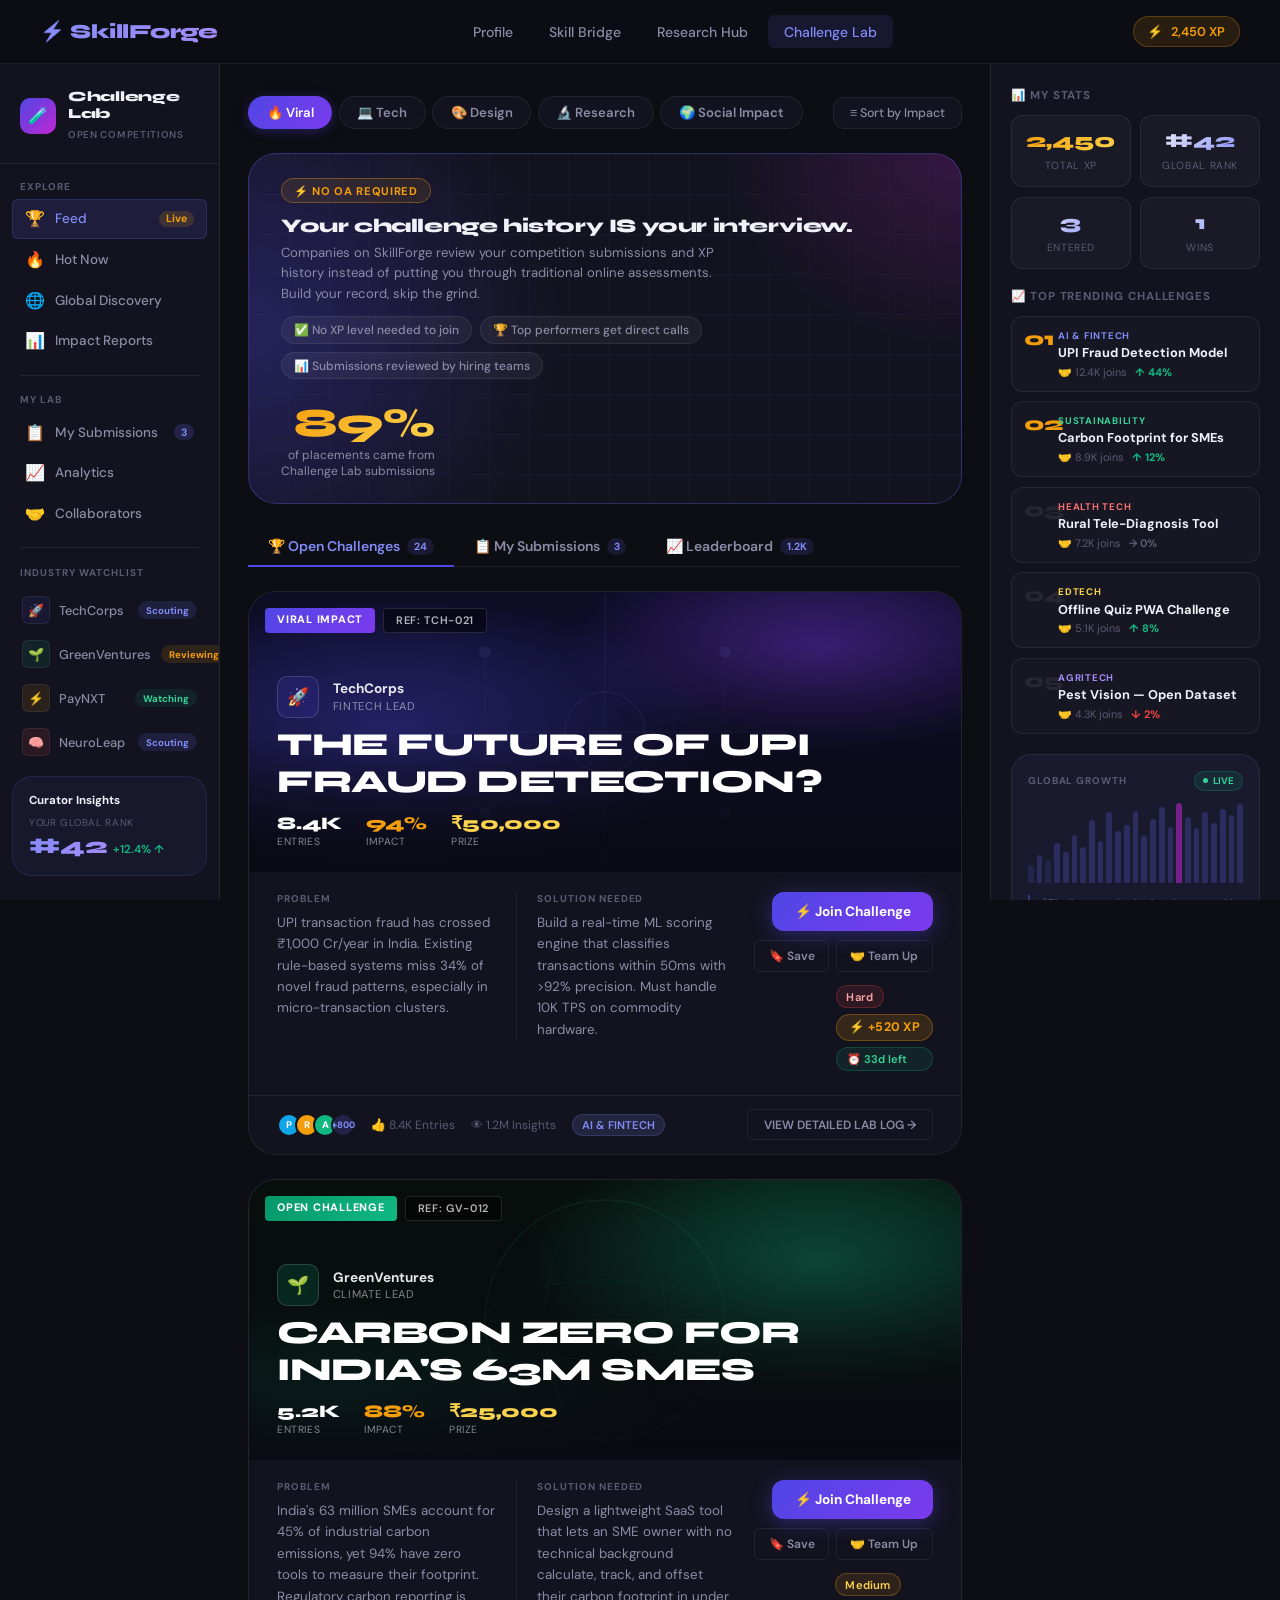
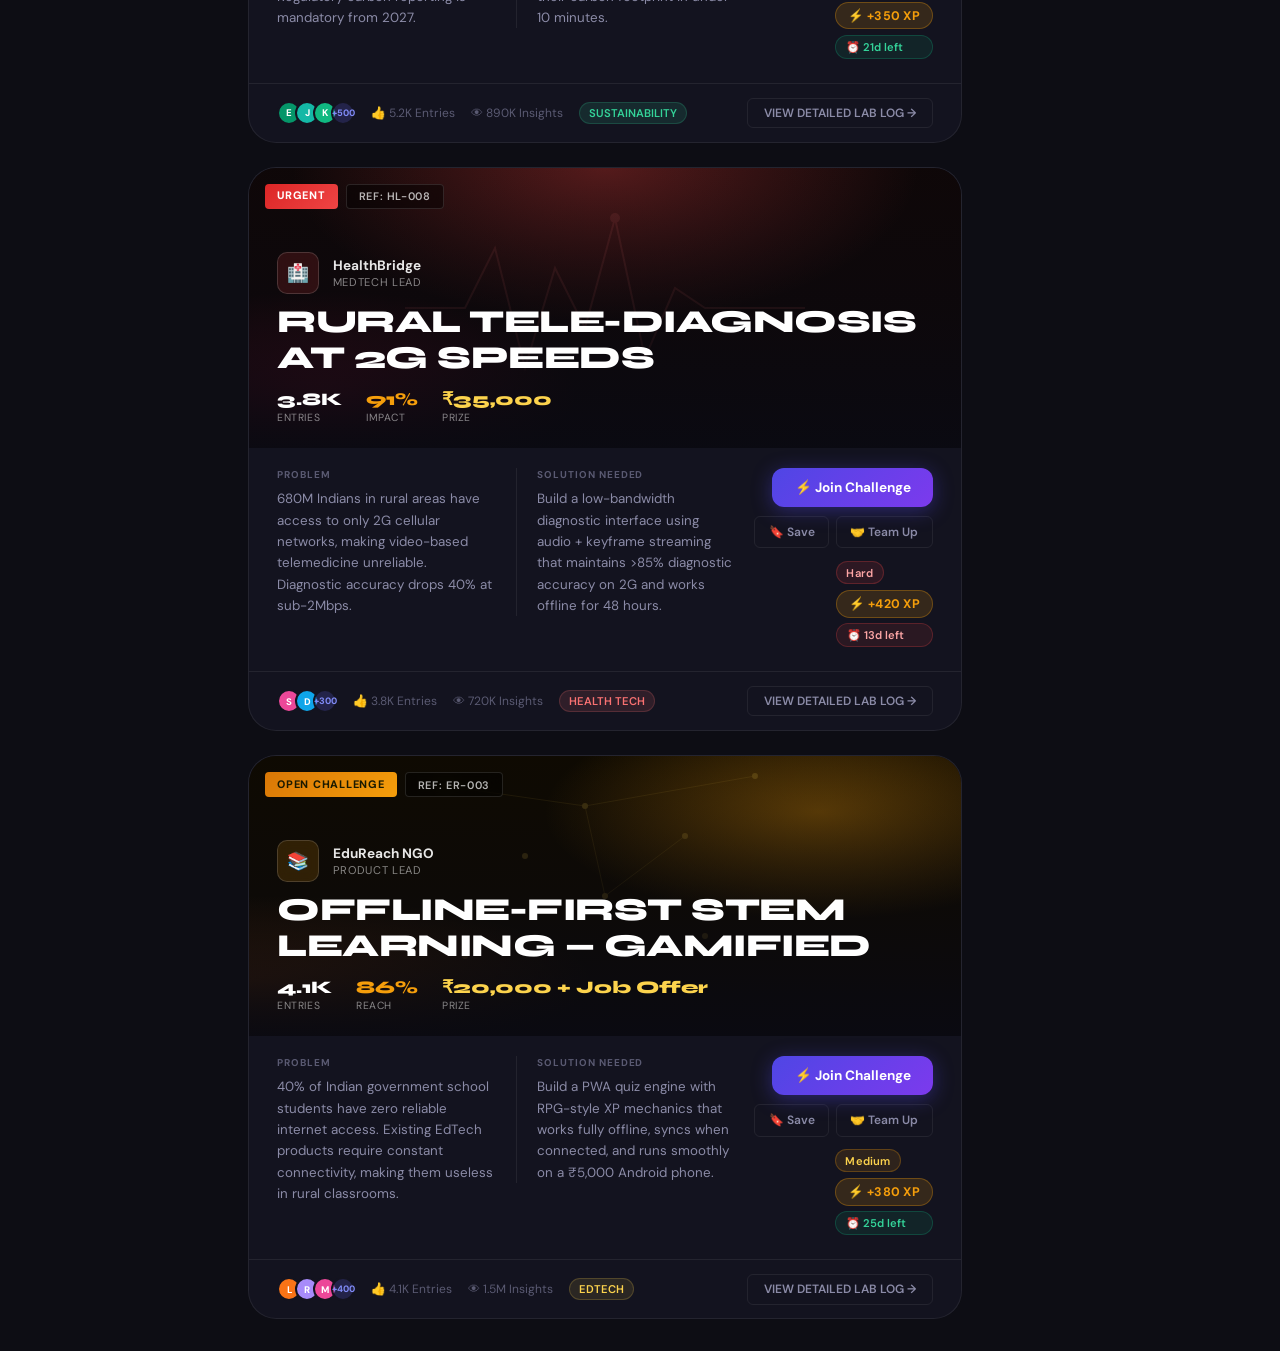
==== challenge-lab.html @ 0a719e1f "Add files via upload" ====
<!DOCTYPE html>
<html lang="en">
<head>
  <meta charset="UTF-8" />
  <meta name="viewport" content="width=device-width, initial-scale=1.0" />
  <title>SkillForge — Challenge Lab</title>
  <link rel="stylesheet" href="styles.css" />
  <style>

    /* ── Shell ──────────────────────────────────────────────── */
    .cl-shell {
      display: grid;
      grid-template-columns: 220px 1fr 290px;
      min-height: calc(100vh - 64px);
      margin-top: 64px;
    }

    /* ════════════════════════════════════════════════════════
       LEFT SIDEBAR
    ════════════════════════════════════════════════════════ */
    .cl-leftnav {
      position: sticky;
      top: 64px;
      height: calc(100vh - 64px);
      overflow-y: auto;
      background: var(--bg-card);
      border-right: 1px solid var(--border);
      display: flex;
      flex-direction: column;
      padding: 1.5rem 0;
    }
    .cl-leftnav::-webkit-scrollbar { width: 0; }

    .cl-nav-brand {
      display: flex;
      align-items: center;
      gap: 0.75rem;
      padding: 0 1.25rem 1.25rem;
      border-bottom: 1px solid var(--border);
      margin-bottom: 0.5rem;
    }
    .cl-nav-brand__icon {
      width: 36px; height: 36px;
      border-radius: 10px;
      background: linear-gradient(135deg, var(--indigo), var(--fuchsia));
      display: flex; align-items: center; justify-content: center;
      font-size: 1rem; flex-shrink: 0;
    }
    .cl-nav-brand__name {
      font-family: var(--font-display);
      font-size: 0.88rem; font-weight: 800;
      color: var(--text); letter-spacing: -0.3px;
      display: block;
    }
    .cl-nav-brand__sub {
      font-size: 0.62rem; font-weight: 600; color: var(--text-dim);
      text-transform: uppercase; letter-spacing: 0.07em;
    }

    .cl-nav-section { padding: 0 0.75rem; margin-bottom: 0.25rem; }
    .cl-nav-section-lbl {
      font-size: 0.62rem; font-weight: 700; text-transform: uppercase;
      letter-spacing: 0.1em; color: var(--text-dim);
      padding: 0.5rem 0.5rem 0.35rem; display: block;
    }
    .cl-nav-item {
      display: flex; align-items: center; gap: 0.65rem;
      padding: 0.55rem 0.75rem; border-radius: var(--radius-sm);
      font-size: 0.845rem; font-weight: 500; color: var(--text-muted);
      cursor: pointer; transition: all 0.15s;
      border: 1px solid transparent; user-select: none;
    }
    .cl-nav-item:hover { background: rgba(99,102,241,0.07); color: var(--text); }
    .cl-nav-item.active {
      background: rgba(99,102,241,0.14);
      border-color: rgba(99,102,241,0.22);
      color: var(--indigo-light);
    }
    .cl-nav-item .ni { font-size: 1rem; width: 20px; text-align: center; flex-shrink: 0; }
    .cl-nav-badge {
      margin-left: auto; font-size: 0.66rem; font-weight: 700;
      padding: 0.1rem 0.45rem; border-radius: 999px;
      background: rgba(99,102,241,0.2); color: var(--indigo-light);
    }
    .cl-nav-badge.gold {
      background: rgba(245,158,11,0.15); color: var(--xp-gold);
    }
    .cl-nav-divider { height: 1px; background: var(--border); margin: 0.6rem 1.25rem; }

    /* Watchlist */
    .watchlist { padding: 0 0.75rem; }
    .wl-item {
      display: flex; align-items: center; gap: 0.6rem;
      padding: 0.5rem 0.6rem; border-radius: var(--radius-sm);
      cursor: pointer; transition: background 0.15s;
    }
    .wl-item:hover { background: rgba(255,255,255,0.03); }
    .wl-logo {
      width: 28px; height: 28px; border-radius: 6px;
      display: flex; align-items: center; justify-content: center;
      font-size: 0.8rem; flex-shrink: 0; border: 1px solid var(--border);
    }
    .wl-name { font-size: 0.8rem; font-weight: 500; color: var(--text-muted); flex: 1; }
    .wl-status {
      font-size: 0.6rem; font-weight: 700; padding: 0.15rem 0.5rem;
      border-radius: 999px; white-space: nowrap;
    }
    .wl-status.scouting { background: rgba(99,102,241,0.15); color: var(--indigo-light); }
    .wl-status.reviewing { background: rgba(245,158,11,0.12); color: var(--xp-gold); }
    .wl-status.watching { background: rgba(16,185,129,0.1); color: #34D399; }

    /* Curator insights */
    .cl-insights {
      margin: auto 0.75rem 0;
      padding: 1rem;
      background: rgba(99,102,241,0.07);
      border: 1px solid rgba(99,102,241,0.15);
      border-radius: var(--radius-lg);
    }
    .ci-title { font-size: 0.72rem; font-weight: 700; color: var(--text); margin-bottom: 0.5rem; }
    .ci-label { font-size: 0.62rem; text-transform: uppercase; letter-spacing: 0.07em; color: var(--text-dim); margin-bottom: 0.2rem; }
    .ci-val {
      font-family: var(--font-display); font-size: 1.4rem; font-weight: 800;
      background: linear-gradient(135deg, var(--indigo-light), var(--violet-light));
      -webkit-background-clip: text; -webkit-text-fill-color: transparent;
      background-clip: text;
    }
    .ci-growth { font-size: 0.72rem; color: var(--success); font-weight: 600; margin-left: 0.4rem; }

    /* ════════════════════════════════════════════════════════
       MAIN CONTENT
    ════════════════════════════════════════════════════════ */
    .cl-main {
      min-width: 0; background: var(--bg);
      padding: 2rem 1.75rem; display: flex; flex-direction: column; gap: 1.5rem;
    }

    /* ── Top Bar (tabs + sort) ───────────────────────────── */
    .cl-topbar {
      display: flex; align-items: center;
      justify-content: space-between; gap: 1rem; flex-wrap: wrap;
      animation: fadeUp 0.35s ease both;
    }
    .cl-filter-tabs { display: flex; gap: 0.4rem; flex-wrap: wrap; }
    .cl-filter-tab {
      padding: 0.45rem 1.1rem; border-radius: 999px;
      font-size: 0.82rem; font-weight: 600;
      background: var(--bg-card); border: 1px solid var(--border);
      color: var(--text-muted); cursor: pointer; transition: all 0.2s;
    }
    .cl-filter-tab:hover { border-color: var(--border-bright); color: var(--text); }
    .cl-filter-tab.active {
      background: linear-gradient(135deg, var(--indigo), var(--violet));
      border-color: transparent; color: #fff;
      box-shadow: 0 2px 12px rgba(79,70,229,0.35);
    }
    .cl-sort-btn {
      display: flex; align-items: center; gap: 0.5rem;
      padding: 0.45rem 1rem;
      background: var(--bg-card); border: 1px solid var(--border);
      border-radius: var(--radius-md); font-size: 0.78rem; font-weight: 500;
      color: var(--text-muted); cursor: pointer; transition: all 0.2s;
    }
    .cl-sort-btn:hover { border-color: var(--border-bright); color: var(--text); }

    /* ── OA Replace Banner ──────────────────────────────── */
    .oa-banner {
      position: relative; overflow: hidden;
      border-radius: var(--radius-xl);
      padding: 1.5rem 2rem;
      background:
        radial-gradient(ellipse 80% 150% at 0% 50%, rgba(79,70,229,0.3) 0%, transparent 55%),
        radial-gradient(ellipse 60% 100% at 100% 0%, rgba(192,38,211,0.2) 0%, transparent 55%),
        var(--bg-card);
      border: 1px solid rgba(99,102,241,0.3);
      display: flex; align-items: center;
      justify-content: space-between; gap: 1.5rem; flex-wrap: wrap;
      animation: fadeUp 0.35s 0.05s ease both;
    }
    .oa-banner::before {
      content: '';
      position: absolute; inset: 0;
      background-image:
        linear-gradient(rgba(99,102,241,0.05) 1px, transparent 1px),
        linear-gradient(90deg, rgba(99,102,241,0.05) 1px, transparent 1px);
      background-size: 40px 40px; pointer-events: none;
    }
    .oa-banner__left { position: relative; z-index: 1; }
    .oa-banner__eyebrow {
      display: inline-flex; align-items: center; gap: 0.4rem;
      padding: 0.28rem 0.75rem; border-radius: 999px;
      border: 1px solid rgba(245,158,11,0.35);
      background: rgba(245,158,11,0.1);
      font-size: 0.7rem; font-weight: 700; color: var(--xp-gold);
      letter-spacing: 0.06em; text-transform: uppercase; margin-bottom: 0.65rem;
    }
    .oa-banner__title {
      font-family: var(--font-display);
      font-size: 1.2rem; font-weight: 800;
      letter-spacing: -0.4px; margin-bottom: 0.4rem;
    }
    .oa-banner__sub { font-size: 0.82rem; color: var(--text-muted); line-height: 1.55; max-width: 460px; }
    .oa-banner__pills {
      display: flex; gap: 0.5rem; margin-top: 0.75rem; flex-wrap: wrap;
    }
    .oa-pill {
      display: inline-flex; align-items: center; gap: 0.35rem;
      padding: 0.3rem 0.75rem; border-radius: 999px;
      font-size: 0.75rem; font-weight: 500;
      background: rgba(255,255,255,0.05); border: 1px solid var(--border);
      color: var(--text-muted);
    }
    .oa-banner__right { position: relative; z-index: 1; text-align: right; }
    .oa-big-stat {
      font-family: var(--font-display);
      font-size: 2.5rem; font-weight: 800; line-height: 1;
      background: linear-gradient(135deg, var(--xp-gold), var(--xp-gold-light));
      -webkit-background-clip: text; -webkit-text-fill-color: transparent;
      background-clip: text;
    }
    .oa-big-label { font-size: 0.75rem; color: var(--text-muted); margin-top: 0.2rem; }

    /* ── Page Tabs (Open / Submissions / Leaderboard) ────── */
    .cl-page-tabs {
      display: flex; border-bottom: 1px solid var(--border);
      gap: 0; animation: fadeUp 0.35s 0.1s ease both;
    }
    .cl-page-tab {
      padding: 0.6rem 1.25rem; font-size: 0.875rem; font-weight: 600;
      color: var(--text-muted); background: none; border: none;
      border-bottom: 2px solid transparent; margin-bottom: -1px;
      cursor: pointer; transition: all 0.2s;
      display: flex; align-items: center; gap: 0.45rem;
    }
    .cl-page-tab.active { color: var(--indigo-light); border-bottom-color: var(--indigo); }
    .cl-page-tab:hover:not(.active) { color: var(--text); }
    .cpt-count {
      font-size: 0.65rem; font-weight: 700; padding: 0.12rem 0.42rem;
      border-radius: 999px; background: rgba(99,102,241,0.15); color: var(--indigo-light);
    }

    /* ── Tab Panels ─────────────────────────────────────── */
    .cl-panel { display: none; }
    .cl-panel.active { display: block; animation: fadeIn 0.25s ease both; }

    /* ════════ CHALLENGE FEED (editorial cards) ════════════ */
    .challenge-feed { display: flex; flex-direction: column; gap: 1.5rem; }

    /* Hero Challenge Card */
    .ch-card {
      border-radius: var(--radius-xl);
      overflow: hidden;
      border: 1px solid var(--border);
      background: var(--bg-card);
      transition: border-color 0.25s, box-shadow 0.25s;
      cursor: pointer;
    }
    .ch-card:hover {
      border-color: var(--border-bright);
      box-shadow: 0 12px 48px rgba(79,70,229,0.18);
    }

    /* Card hero image area */
    .ch-hero {
      position: relative; height: 280px;
      overflow: hidden; flex-shrink: 0;
    }
    .ch-hero-img {
      width: 100%; height: 100%; object-fit: cover;
      transition: transform 0.4s;
    }
    .ch-card:hover .ch-hero-img { transform: scale(1.03); }
    .ch-hero-overlay {
      position: absolute; inset: 0;
      background: linear-gradient(to top, rgba(10,10,18,0.95) 0%, rgba(10,10,18,0.4) 50%, rgba(10,10,18,0.1) 100%);
    }

    /* Gradient canvas fallback (no real images) */
    .ch-hero-canvas {
      position: absolute; inset: 0;
    }

    .ch-hero-badges {
      position: absolute; top: 1rem; left: 1rem;
      display: flex; gap: 0.5rem; z-index: 2;
    }
    .ch-status-badge {
      padding: 0.28rem 0.75rem; border-radius: 4px;
      font-size: 0.68rem; font-weight: 800; letter-spacing: 0.07em;
      text-transform: uppercase;
    }
    .ch-ref {
      padding: 0.28rem 0.75rem; border-radius: 4px;
      font-size: 0.68rem; font-weight: 600; letter-spacing: 0.06em;
      background: rgba(0,0,0,0.45); border: 1px solid rgba(255,255,255,0.12);
      color: rgba(255,255,255,0.7);
      backdrop-filter: blur(8px);
    }

    .ch-hero-content {
      position: absolute; bottom: 0; left: 0; right: 0;
      padding: 1.5rem 1.75rem; z-index: 2;
    }
    .ch-company-row {
      display: flex; align-items: center; gap: 0.85rem; margin-bottom: 0.6rem;
    }
    .ch-company-logo {
      width: 42px; height: 42px; border-radius: 10px;
      display: flex; align-items: center; justify-content: center;
      font-size: 1.1rem; flex-shrink: 0;
      border: 1px solid rgba(255,255,255,0.15);
      backdrop-filter: blur(6px);
    }
    .ch-company-info { display: flex; flex-direction: column; gap: 0.1rem; }
    .ch-company-name { font-size: 0.85rem; font-weight: 700; color: rgba(255,255,255,0.9); }
    .ch-company-role { font-size: 0.7rem; color: rgba(255,255,255,0.5); text-transform: uppercase; letter-spacing: 0.06em; }

    .ch-title {
      font-family: var(--font-display);
      font-size: clamp(1.4rem, 3vw, 2rem);
      font-weight: 800; color: #fff;
      letter-spacing: -0.5px; line-height: 1.15;
      text-transform: uppercase; margin-bottom: 0.75rem;
    }
    .ch-hero-meta {
      display: flex; align-items: center; gap: 1.5rem;
    }
    .ch-meta-stat {
      display: flex; flex-direction: column; gap: 0.05rem;
    }
    .ch-meta-val {
      font-family: var(--font-display);
      font-size: 1.1rem; font-weight: 800; color: #fff;
    }
    .ch-meta-val.gold { color: var(--xp-gold); }
    .ch-meta-lbl { font-size: 0.65rem; color: rgba(255,255,255,0.5); text-transform: uppercase; letter-spacing: 0.06em; }

    /* Card body */
    .ch-body {
      padding: 1.25rem 1.75rem 1.5rem;
      display: grid;
      grid-template-columns: 1fr 1fr auto;
      gap: 1.25rem;
      align-items: start;
    }
    .ch-col-divider { border-left: 1px solid var(--border); padding-left: 1.25rem; }
    .ch-col-label {
      font-size: 0.62rem; font-weight: 700; text-transform: uppercase;
      letter-spacing: 0.1em; color: var(--text-dim); margin-bottom: 0.45rem;
    }
    .ch-col-text { font-size: 0.835rem; color: var(--text-muted); line-height: 1.6; }

    .ch-actions { display: flex; flex-direction: column; gap: 0.55rem; align-items: flex-end; }
    .ch-join-btn {
      display: flex; align-items: center; gap: 0.5rem;
      padding: 0.7rem 1.4rem; border-radius: var(--radius-md);
      background: linear-gradient(135deg, var(--indigo), var(--violet));
      color: #fff; font-size: 0.85rem; font-weight: 700;
      border: none; cursor: pointer; white-space: nowrap;
      box-shadow: 0 4px 20px rgba(79,70,229,0.4);
      transition: all 0.2s; position: relative; overflow: hidden;
    }
    .ch-join-btn::after {
      content: ''; position: absolute;
      top: -50%; left: -100%; width: 60%; height: 200%;
      background: linear-gradient(90deg, transparent, rgba(255,255,255,0.15), transparent);
      transform: skewX(-20deg); transition: left 0.5s;
    }
    .ch-join-btn:hover { box-shadow: 0 6px 28px rgba(79,70,229,0.6); transform: translateY(-1px); }
    .ch-join-btn:hover::after { left: 160%; }
    .ch-sub-btns { display: flex; gap: 0.4rem; }
    .ch-sub-btn {
      padding: 0.45rem 0.85rem; border-radius: var(--radius-sm);
      font-size: 0.75rem; font-weight: 600;
      background: transparent; border: 1px solid var(--border);
      color: var(--text-muted); cursor: pointer; transition: all 0.2s;
    }
    .ch-sub-btn:hover { border-color: var(--border-bright); color: var(--text); }

    /* Footer strip */
    .ch-footer {
      display: flex; align-items: center;
      justify-content: space-between; gap: 1rem;
      padding: 0.85rem 1.75rem;
      border-top: 1px solid var(--border);
    }
    .ch-footer-left { display: flex; align-items: center; gap: 1rem; }
    .ch-endorsers {
      display: flex; align-items: center;
    }
    .ch-endorser-av {
      width: 24px; height: 24px; border-radius: 50%;
      display: flex; align-items: center; justify-content: center;
      font-size: 0.6rem; font-weight: 800; color: #fff;
      border: 2px solid var(--bg-card);
      margin-left: -6px;
    }
    .ch-endorser-av:first-child { margin-left: 0; }
    .ch-endorser-more {
      width: 24px; height: 24px; border-radius: 50%;
      background: rgba(99,102,241,0.2); border: 2px solid var(--bg-card);
      display: flex; align-items: center; justify-content: center;
      font-size: 0.58rem; font-weight: 700; color: var(--indigo-light);
      margin-left: -6px;
    }
    .ch-footer-stat { font-size: 0.75rem; color: var(--text-dim); display: flex; align-items: center; gap: 0.3rem; }
    .ch-view-btn {
      padding: 0.4rem 1rem; border-radius: var(--radius-sm);
      border: 1px solid var(--border); background: transparent;
      font-size: 0.75rem; font-weight: 600; color: var(--text-muted);
      cursor: pointer; transition: all 0.2s;
    }
    .ch-view-btn:hover { border-color: var(--border-bright); color: var(--text); }

    /* Countdown pill */
    .countdown-pill {
      display: inline-flex; align-items: center; gap: 0.35rem;
      padding: 0.25rem 0.65rem; border-radius: 999px;
      font-size: 0.7rem; font-weight: 600;
      background: rgba(239,68,68,0.1); border: 1px solid rgba(239,68,68,0.25);
      color: #FCA5A5;
    }
    .countdown-pill.ok {
      background: rgba(16,185,129,0.1); border-color: rgba(16,185,129,0.25);
      color: #34D399;
    }

    /* ════════ MY SUBMISSIONS ══════════════════════════════ */
    .submissions-grid {
      display: grid; grid-template-columns: 1fr 1fr; gap: 1rem;
    }
    .sub-card {
      background: var(--bg-card); border: 1px solid var(--border);
      border-radius: var(--radius-lg); padding: 1.25rem;
      display: flex; flex-direction: column; gap: 0.85rem;
      transition: border-color 0.2s;
    }
    .sub-card:hover { border-color: var(--border-bright); }
    .sub-top { display: flex; align-items: flex-start; justify-content: space-between; gap: 0.5rem; }
    .sub-company { font-size: 0.72rem; color: var(--text-dim); margin-bottom: 0.25rem; display: block; }
    .sub-title { font-family: var(--font-display); font-size: 0.95rem; font-weight: 700; color: var(--text); line-height: 1.3; }
    .sub-status-badge {
      font-size: 0.68rem; font-weight: 700; padding: 0.25rem 0.65rem;
      border-radius: 999px; white-space: nowrap; flex-shrink: 0;
    }
    .sub-status-badge.review  { background: rgba(245,158,11,0.12); color: var(--xp-gold); border: 1px solid rgba(245,158,11,0.25); }
    .sub-status-badge.done    { background: rgba(16,185,129,0.12); color: #34D399; border: 1px solid rgba(16,185,129,0.25); }
    .sub-status-badge.draft   { background: rgba(99,102,241,0.12); color: var(--indigo-light); border: 1px solid rgba(99,102,241,0.25); }
    .sub-status-badge.ranked  { background: rgba(192,38,211,0.12); color: #E879F9; border: 1px solid rgba(192,38,211,0.25); }
    .sub-meta { display: flex; align-items: center; gap: 0.75rem; flex-wrap: wrap; }
    .sub-meta-item { font-size: 0.75rem; color: var(--text-dim); display: flex; align-items: center; gap: 0.3rem; }
    .sub-prog-wrap { display: flex; flex-direction: column; gap: 0.3rem; }
    .sub-prog-lbl { display: flex; justify-content: space-between; font-size: 0.7rem; color: var(--text-dim); }
    .sub-prog-bar { height: 4px; background: rgba(255,255,255,0.06); border-radius: 999px; overflow: hidden; }
    .sub-prog-fill { height: 100%; border-radius: 999px; background: linear-gradient(90deg, var(--indigo), var(--violet)); }
    .sub-actions { display: flex; gap: 0.5rem; }

    /* ════════ LEADERBOARD ═════════════════════════════════ */
    .lb-wrap { display: flex; flex-direction: column; gap: 1.25rem; }
    .lb-header {
      display: flex; align-items: center;
      justify-content: space-between; gap: 1rem; flex-wrap: wrap;
    }
    .lb-period-tabs {
      display: flex; background: rgba(255,255,255,0.04);
      border: 1px solid var(--border); border-radius: var(--radius-md);
      padding: 0.2rem; gap: 0.2rem;
    }
    .lb-period-tab {
      padding: 0.35rem 0.8rem; border-radius: 6px;
      font-size: 0.75rem; font-weight: 500; color: var(--text-muted);
      background: none; border: none; cursor: pointer; transition: all 0.2s;
    }
    .lb-period-tab.active {
      background: linear-gradient(135deg, var(--indigo), var(--violet));
      color: #fff; box-shadow: 0 2px 8px rgba(79,70,229,0.35);
    }

    /* Podium */
    .lb-podium {
      display: grid; grid-template-columns: 1fr 1fr 1fr;
      gap: 0.75rem; align-items: end; margin-bottom: 0.5rem;
    }
    .podium-item {
      display: flex; flex-direction: column; align-items: center;
      gap: 0.6rem; padding: 1.25rem 0.75rem;
      background: var(--bg-card); border: 1px solid var(--border);
      border-radius: var(--radius-lg); text-align: center;
      transition: all 0.2s;
    }
    .podium-item:hover { border-color: var(--border-bright); transform: translateY(-2px); }
    .podium-item.gold {
      background: linear-gradient(180deg, rgba(245,158,11,0.1) 0%, var(--bg-card) 100%);
      border-color: rgba(245,158,11,0.3);
    }
    .podium-item.silver {
      background: linear-gradient(180deg, rgba(148,163,184,0.08) 0%, var(--bg-card) 100%);
      border-color: rgba(148,163,184,0.2);
    }
    .podium-item.bronze {
      background: linear-gradient(180deg, rgba(180,83,9,0.08) 0%, var(--bg-card) 100%);
      border-color: rgba(180,83,9,0.2);
    }
    .podium-crown { font-size: 1.5rem; }
    .podium-av {
      width: 52px; height: 52px; border-radius: 50%;
      display: flex; align-items: center; justify-content: center;
      font-family: var(--font-display); font-size: 1.25rem; font-weight: 800;
      color: #fff; border: 3px solid transparent;
    }
    .podium-item.gold   .podium-av { border-color: var(--xp-gold); }
    .podium-item.silver .podium-av { border-color: #94A3B8; }
    .podium-item.bronze .podium-av { border-color: #B45309; }
    .podium-name { font-size: 0.85rem; font-weight: 700; color: var(--text); }
    .podium-school { font-size: 0.7rem; color: var(--text-dim); }
    .podium-xp {
      font-family: var(--font-display); font-size: 1rem; font-weight: 800; color: var(--xp-gold);
    }

    /* Full leaderboard table */
    .lb-table-wrap {
      background: var(--bg-card); border: 1px solid var(--border);
      border-radius: var(--radius-xl); overflow: hidden;
    }
    .lb-table { width: 100%; border-collapse: collapse; }
    .lb-table thead th {
      padding: 0.85rem 1.25rem; text-align: left;
      font-size: 0.68rem; font-weight: 700; text-transform: uppercase;
      letter-spacing: 0.09em; color: var(--text-dim);
      border-bottom: 1px solid var(--border); background: rgba(255,255,255,0.02);
    }
    .lb-table tbody tr {
      border-bottom: 1px solid var(--border); transition: background 0.15s; cursor: pointer;
    }
    .lb-table tbody tr:last-child { border-bottom: none; }
    .lb-table tbody tr:hover { background: rgba(99,102,241,0.04); }
    .lb-table tbody tr.me { background: rgba(99,102,241,0.08); }
    .lb-table td { padding: 0.85rem 1.25rem; }
    .lb-rank-num {
      font-family: var(--font-display); font-size: 1rem; font-weight: 800;
      color: var(--text-dim); width: 32px;
    }
    .lb-rank-num.top3 { color: var(--xp-gold); }
    .lb-player { display: flex; align-items: center; gap: 0.75rem; }
    .lb-av {
      width: 34px; height: 34px; border-radius: 50%;
      display: flex; align-items: center; justify-content: center;
      font-size: 0.78rem; font-weight: 800; color: #fff; flex-shrink: 0;
    }
    .lb-player-info { display: flex; flex-direction: column; gap: 0.1rem; }
    .lb-player-name { font-size: 0.855rem; font-weight: 600; color: var(--text); }
    .lb-player-school { font-size: 0.7rem; color: var(--text-dim); }
    .lb-xp-val {
      font-family: var(--font-display); font-size: 0.95rem;
      font-weight: 800; color: var(--xp-gold);
    }
    .lb-challenges { font-size: 0.82rem; color: var(--text-muted); }
    .lb-wins { font-size: 0.82rem; color: #34D399; font-weight: 600; }
    .lb-move { font-size: 0.72rem; font-weight: 700; }
    .lb-move.up { color: var(--success); }
    .lb-move.down { color: var(--danger); }
    .lb-move.same { color: var(--text-dim); }
    .lb-level {
      display: inline-flex; align-items: center; gap: 0.3rem;
      padding: 0.2rem 0.55rem; border-radius: 999px;
      font-size: 0.68rem; font-weight: 700;
      background: rgba(124,58,237,0.12); border: 1px solid rgba(124,58,237,0.25);
      color: var(--violet-light);
    }

    /* ════════════════════════════════════════════════════════
       RIGHT SIDEBAR
    ════════════════════════════════════════════════════════ */
    .cl-rightnav {
      position: sticky; top: 64px;
      height: calc(100vh - 64px); overflow-y: auto;
      background: var(--bg-card); border-left: 1px solid var(--border);
      padding: 1.5rem 1.25rem; display: flex; flex-direction: column; gap: 1.25rem;
    }
    .cl-rightnav::-webkit-scrollbar { width: 0; }

    .rs-title {
      font-size: 0.72rem; font-weight: 700;
      text-transform: uppercase; letter-spacing: 0.08em;
      color: var(--text-dim); margin-bottom: 0.75rem;
      display: flex; align-items: center; gap: 0.5rem;
    }

    /* Trending Challenges */
    .trending-ch { display: flex; flex-direction: column; gap: 0.6rem; }
    .tch-item {
      display: flex; align-items: flex-start; gap: 0.75rem;
      padding: 0.75rem; border-radius: var(--radius-md);
      background: rgba(255,255,255,0.02); border: 1px solid var(--border);
      cursor: pointer; transition: all 0.15s;
    }
    .tch-item:hover { border-color: var(--border-bright); background: rgba(99,102,241,0.05); }
    .tch-num {
      font-family: var(--font-display); font-size: 1.2rem; font-weight: 800;
      color: rgba(255,255,255,0.07); flex-shrink: 0; line-height: 1; width: 22px;
    }
    .tch-num.gold-num { color: var(--xp-gold); }
    .tch-info { flex: 1; min-width: 0; }
    .tch-cat { font-size: 0.6rem; font-weight: 700; text-transform: uppercase; letter-spacing: 0.08em; margin-bottom: 0.2rem; }
    .tch-title { font-size: 0.8rem; font-weight: 700; color: var(--text); line-height: 1.3; margin-bottom: 0.2rem; }
    .tch-meta { display: flex; align-items: center; gap: 0.5rem; }
    .tch-count { font-size: 0.68rem; color: var(--text-dim); }
    .tch-growth { font-size: 0.68rem; font-weight: 700; }
    .tch-growth.up   { color: var(--success); }
    .tch-growth.flat { color: var(--text-dim); }
    .tch-growth.down { color: var(--danger); }

    /* Global Growth Chart */
    .growth-box {
      background: var(--bg-surface); border: 1px solid var(--border);
      border-radius: var(--radius-lg); padding: 1rem; position: relative;
    }
    .growth-top {
      display: flex; align-items: center; justify-content: space-between;
      margin-bottom: 0.75rem;
    }
    .growth-top-lbl {
      font-size: 0.62rem; font-weight: 700; text-transform: uppercase;
      letter-spacing: 0.09em; color: var(--text-dim);
    }
    .growth-live-pill {
      display: flex; align-items: center; gap: 0.3rem;
      font-size: 0.6rem; font-weight: 700; padding: 0.15rem 0.5rem;
      border-radius: 999px; background: rgba(16,185,129,0.1);
      border: 1px solid rgba(16,185,129,0.25); color: #34D399;
    }
    .growth-live-dot { width: 5px; height: 5px; border-radius: 50%; background: #34D399; animation: pulse-glow 1.5s infinite; }
    .growth-chart {
      display: flex; align-items: flex-end; gap: 3px; height: 80px;
      margin-bottom: 0.75rem;
    }
    .gc-bar {
      flex: 1; border-radius: 3px 3px 0 0;
      background: rgba(99,102,241,0.25);
      transition: background 0.2s; min-height: 4px;
    }
    .gc-bar:hover { background: rgba(99,102,241,0.6); }
    .gc-bar.hi { background: rgba(192,38,211,0.55); }
    .gc-bar.lo { background: rgba(99,102,241,0.15); }
    .growth-quote {
      font-size: 0.72rem; color: var(--text-dim);
      line-height: 1.55; font-style: italic;
      border-left: 2px solid rgba(99,102,241,0.4); padding-left: 0.75rem;
    }
    .growth-quote strong { color: var(--indigo-light); font-style: normal; }

    /* Company Scouts */
    .scout-list { display: flex; flex-direction: column; gap: 0.5rem; }
    .scout-item {
      display: flex; align-items: center; gap: 0.65rem;
      padding: 0.6rem 0.75rem; border-radius: var(--radius-md);
      background: rgba(255,255,255,0.02); border: 1px solid var(--border);
      cursor: pointer; transition: all 0.15s;
    }
    .scout-item:hover { border-color: var(--border-bright); }
    .scout-logo {
      width: 30px; height: 30px; border-radius: 7px;
      display: flex; align-items: center; justify-content: center;
      font-size: 0.85rem; flex-shrink: 0; border: 1px solid var(--border);
    }
    .scout-info { flex: 1; min-width: 0; }
    .scout-name { font-size: 0.78rem; font-weight: 600; color: var(--text); }
    .scout-action { font-size: 0.68rem; color: var(--text-dim); }
    .scout-badge {
      font-size: 0.6rem; font-weight: 700; padding: 0.15rem 0.5rem;
      border-radius: 999px; white-space: nowrap;
    }
    .scout-badge.scouting { background: rgba(99,102,241,0.15); color: var(--indigo-light); }
    .scout-badge.hiring   { background: rgba(16,185,129,0.12); color: #34D399; }
    .scout-badge.shortlist{ background: rgba(245,158,11,0.12); color: var(--xp-gold); }

    /* My Stats */
    .my-stats-grid { display: grid; grid-template-columns: 1fr 1fr; gap: 0.6rem; }
    .my-stat {
      background: rgba(255,255,255,0.03); border: 1px solid var(--border);
      border-radius: var(--radius-md); padding: 0.75rem; text-align: center;
    }
    .my-stat-val {
      font-family: var(--font-display); font-size: 1.25rem; font-weight: 800;
      display: block; background: linear-gradient(135deg, var(--text), var(--indigo-light));
      -webkit-background-clip: text; -webkit-text-fill-color: transparent; background-clip: text;
    }
    .my-stat-val.gold { background: linear-gradient(135deg, var(--xp-gold), var(--xp-gold-light)); -webkit-background-clip: text; background-clip: text; }
    .my-stat-lbl { font-size: 0.65rem; color: var(--text-dim); text-transform: uppercase; letter-spacing: 0.06em; margin-top: 0.15rem; }

    /* ── Responsive ─────────────────────────────────────── */
    @media (max-width: 1100px) {
      .cl-shell { grid-template-columns: 200px 1fr 0; }
      .cl-rightnav { display: none; }
    }
    @media (max-width: 800px) {
      .cl-shell { grid-template-columns: 0 1fr 0; }
      .cl-leftnav { display: none; }
      .cl-main { padding: 1.25rem; }
      .ch-body { grid-template-columns: 1fr; }
      .ch-col-divider { border-left: none; border-top: 1px solid var(--border); padding-left: 0; padding-top: 1rem; }
      .ch-actions { align-items: stretch; }
      .submissions-grid { grid-template-columns: 1fr; }
      .lb-podium { grid-template-columns: 1fr; }
    }
  </style>
</head>
<body>

<!-- ── Navbar ─────────────────────────────────────────────── -->
<nav class="navbar">
  <span class="navbar__logo">⚡ SkillForge</span>
  <ul class="navbar__links">
    <li><a href="profile.html">Profile</a></li>
    <li><a href="skill-bridge.html">Skill Bridge</a></li>
    <li><a href="research-hub.html">Research Hub</a></li>
    <li><a href="challenge-lab.html" class="active">Challenge Lab</a></li>
  </ul>
  <div class="navbar__xp">⚡ <span>2,450 XP</span></div>
</nav>

<div class="cl-shell">

  <!-- ═══ LEFT SIDEBAR ═══ -->
  <nav class="cl-leftnav">
    <div class="cl-nav-brand">
      <div class="cl-nav-brand__icon">🧪</div>
      <div>
        <span class="cl-nav-brand__name">Challenge Lab</span>
        <span class="cl-nav-brand__sub">Open Competitions</span>
      </div>
    </div>

    <div class="cl-nav-section">
      <span class="cl-nav-section-lbl">Explore</span>
      <div class="cl-nav-item active" onclick="navClick(this)"><span class="ni">🏆</span> Feed <span class="cl-nav-badge gold">Live</span></div>
      <div class="cl-nav-item" onclick="navClick(this)"><span class="ni">🔥</span> Hot Now</div>
      <div class="cl-nav-item" onclick="navClick(this)"><span class="ni">🌐</span> Global Discovery</div>
      <div class="cl-nav-item" onclick="navClick(this)"><span class="ni">📊</span> Impact Reports</div>
    </div>

    <div class="cl-nav-divider"></div>

    <div class="cl-nav-section">
      <span class="cl-nav-section-lbl">My Lab</span>
      <div class="cl-nav-item" onclick="navClick(this)"><span class="ni">📋</span> My Submissions <span class="cl-nav-badge">3</span></div>
      <div class="cl-nav-item" onclick="navClick(this)"><span class="ni">📈</span> Analytics</div>
      <div class="cl-nav-item" onclick="navClick(this)"><span class="ni">🤝</span> Collaborators</div>
    </div>

    <div class="cl-nav-divider"></div>

    <div class="cl-nav-section">
      <span class="cl-nav-section-lbl">Industry Watchlist</span>
    </div>
    <div class="watchlist">
      <div class="wl-item">
        <div class="wl-logo" style="background:rgba(79,70,229,0.1);">🚀</div>
        <span class="wl-name">TechCorps</span>
        <span class="wl-status scouting">Scouting</span>
      </div>
      <div class="wl-item">
        <div class="wl-logo" style="background:rgba(16,185,129,0.1);">🌱</div>
        <span class="wl-name">GreenVentures</span>
        <span class="wl-status reviewing">Reviewing</span>
      </div>
      <div class="wl-item">
        <div class="wl-logo" style="background:rgba(245,158,11,0.1);">⚡</div>
        <span class="wl-name">PayNXT</span>
        <span class="wl-status watching">Watching</span>
      </div>
      <div class="wl-item">
        <div class="wl-logo" style="background:rgba(239,68,68,0.1);">🧠</div>
        <span class="wl-name">NeuroLeap</span>
        <span class="wl-status scouting">Scouting</span>
      </div>
    </div>

    <div class="cl-insights">
      <div class="ci-title">Curator Insights</div>
      <div class="ci-label">YOUR GLOBAL RANK</div>
      <div><span class="ci-val">#42</span><span class="ci-growth">+12.4% ↑</span></div>
    </div>
  </nav>

  <!-- ═══ MAIN CONTENT ═══ -->
  <main class="cl-main">

    <!-- Top Filter Bar -->
    <div class="cl-topbar">
      <div class="cl-filter-tabs">
        <button class="cl-filter-tab active" onclick="setFilter('all',this)">🔥 Viral</button>
        <button class="cl-filter-tab" onclick="setFilter('tech',this)">💻 Tech</button>
        <button class="cl-filter-tab" onclick="setFilter('design',this)">🎨 Design</button>
        <button class="cl-filter-tab" onclick="setFilter('research',this)">🔬 Research</button>
        <button class="cl-filter-tab" onclick="setFilter('social',this)">🌍 Social Impact</button>
      </div>
      <button class="cl-sort-btn">≡ Sort by Impact</button>
    </div>

    <!-- OA Replace Banner -->
    <div class="oa-banner">
      <div class="oa-banner__left">
        <div class="oa-banner__eyebrow">⚡ No OA Required</div>
        <h2 class="oa-banner__title">Your challenge history IS your interview.</h2>
        <p class="oa-banner__sub">Companies on SkillForge review your competition submissions and XP history instead of putting you through traditional online assessments. Build your record, skip the grind.</p>
        <div class="oa-banner__pills">
          <span class="oa-pill">✅ No XP level needed to join</span>
          <span class="oa-pill">🏆 Top performers get direct calls</span>
          <span class="oa-pill">📊 Submissions reviewed by hiring teams</span>
        </div>
      </div>
      <div class="oa-banner__right">
        <div class="oa-big-stat">89%</div>
        <div class="oa-big-label">of placements came from<br />Challenge Lab submissions</div>
      </div>
    </div>

    <!-- Page Tabs -->
    <div class="cl-page-tabs">
      <button class="cl-page-tab active" onclick="switchTab('open', this)">🏆 Open Challenges <span class="cpt-count">24</span></button>
      <button class="cl-page-tab" onclick="switchTab('sub', this)">📋 My Submissions <span class="cpt-count">3</span></button>
      <button class="cl-page-tab" onclick="switchTab('lb', this)">📈 Leaderboard <span class="cpt-count">1.2K</span></button>
    </div>

    <!-- ══ OPEN CHALLENGES PANEL ══ -->
    <div class="cl-panel active" id="panel-open">
      <div class="challenge-feed" id="challenge-feed"></div>
    </div>

    <!-- ══ MY SUBMISSIONS PANEL ══ -->
    <div class="cl-panel" id="panel-sub">
      <div class="submissions-grid">

        <div class="sub-card">
          <div class="sub-top">
            <div>
              <span class="sub-company">🏢 TechCorps · REF: TCH-014</span>
              <div class="sub-title">AI-Powered Resume Screener for Diversity Hiring</div>
            </div>
            <span class="sub-status-badge ranked">🥈 Rank 2</span>
          </div>
          <div class="sub-meta">
            <span class="sub-meta-item">⚡ +480 XP earned</span>
            <span class="sub-meta-item">📅 Submitted Mar 18</span>
          </div>
          <div class="sub-prog-wrap">
            <div class="sub-prog-lbl"><span>Evaluation Progress</span><span>100%</span></div>
            <div class="sub-prog-bar"><div class="sub-prog-fill" style="width:100%"></div></div>
          </div>
          <div class="sub-actions">
            <button class="btn btn--outline btn--sm">View Feedback</button>
            <button class="btn btn--primary btn--sm">View Certificate ⚡</button>
          </div>
        </div>

        <div class="sub-card">
          <div class="sub-top">
            <div>
              <span class="sub-company">🌱 GreenVentures · REF: GV-007</span>
              <div class="sub-title">Carbon Footprint Tracker for SMEs in India</div>
            </div>
            <span class="sub-status-badge review">Under Review</span>
          </div>
          <div class="sub-meta">
            <span class="sub-meta-item">⚡ Up to +350 XP</span>
            <span class="sub-meta-item">📅 Submitted Mar 22</span>
          </div>
          <div class="sub-prog-wrap">
            <div class="sub-prog-lbl"><span>Evaluation Progress</span><span>65%</span></div>
            <div class="sub-prog-bar"><div class="sub-prog-fill" style="width:65%"></div></div>
          </div>
          <div class="sub-actions">
            <button class="btn btn--ghost btn--sm">View Submission</button>
            <button class="btn btn--outline btn--sm">Track Status</button>
          </div>
        </div>

        <div class="sub-card">
          <div class="sub-top">
            <div>
              <span class="sub-company">⚡ PayNXT · REF: PNX-021</span>
              <div class="sub-title">UPI Fraud Detection Model — Real-time Scoring</div>
            </div>
            <span class="sub-status-badge draft">In Progress</span>
          </div>
          <div class="sub-meta">
            <span class="sub-meta-item">⚡ Up to +520 XP</span>
            <span class="sub-meta-item">⏰ Due Apr 30</span>
          </div>
          <div class="sub-prog-wrap">
            <div class="sub-prog-lbl"><span>Completion</span><span>40%</span></div>
            <div class="sub-prog-bar"><div class="sub-prog-fill" style="width:40%"></div></div>
          </div>
          <div class="sub-actions">
            <button class="btn btn--ghost btn--sm">Resume Editing</button>
            <button class="btn btn--primary btn--sm">Continue →</button>
          </div>
        </div>

        <div class="sub-card" style="border-style:dashed;background:transparent;align-items:center;justify-content:center;min-height:180px;cursor:pointer;" onclick="switchTab('open',document.querySelector('.cl-page-tab'))">
          <div style="text-align:center;color:var(--text-dim)">
            <div style="font-size:2rem;margin-bottom:0.5rem">➕</div>
            <div style="font-size:0.85rem;font-weight:600;color:var(--text-muted)">Join a new challenge</div>
            <div style="font-size:0.75rem;margin-top:0.25rem">Browse Open Challenges →</div>
          </div>
        </div>

      </div>
    </div>

    <!-- ══ LEADERBOARD PANEL ══ -->
    <div class="cl-panel" id="panel-lb">
      <div class="lb-wrap">
        <div class="lb-header">
          <div>
            <h2 style="font-family:var(--font-display);font-size:1.2rem;font-weight:800;letter-spacing:-0.3px;">Global Leaderboard</h2>
            <p style="font-size:0.8rem;color:var(--text-muted);margin-top:0.2rem;">Based on XP earned through challenges and verified submissions</p>
          </div>
          <div class="lb-period-tabs">
            <button class="lb-period-tab active" onclick="setPeriod(this)">This Week</button>
            <button class="lb-period-tab" onclick="setPeriod(this)">This Month</button>
            <button class="lb-period-tab" onclick="setPeriod(this)">All Time</button>
          </div>
        </div>

        <!-- Podium -->
        <div class="lb-podium">
          <div class="podium-item silver">
            <div class="podium-crown">🥈</div>
            <div class="podium-av" style="background:linear-gradient(135deg,#0EA5E9,#6366F1)">P</div>
            <div class="podium-name">Priya Menon</div>
            <div class="podium-school">IIT Bombay</div>
            <div class="podium-xp">⚡ 3,820 XP</div>
            <span class="lb-level">Lv 6</span>
          </div>
          <div class="podium-item gold" style="padding-top:2rem;">
            <div class="podium-crown">🥇</div>
            <div class="podium-av" style="background:linear-gradient(135deg,#F59E0B,#EF4444);width:64px;height:64px;font-size:1.5rem;">R</div>
            <div class="podium-name">Rahul Nair</div>
            <div class="podium-school">NIT Trichy</div>
            <div class="podium-xp" style="font-size:1.25rem;">⚡ 4,750 XP</div>
            <span class="lb-level">Lv 8</span>
          </div>
          <div class="podium-item bronze">
            <div class="podium-crown">🥉</div>
            <div class="podium-av" style="background:linear-gradient(135deg,#14B8A6,#4F46E5)">A</div>
            <div class="podium-name">Arjun Sharma</div>
            <div class="podium-school">IIT Bangalore</div>
            <div class="podium-xp">⚡ 2,450 XP <span style="font-size:0.65rem;color:var(--indigo-light)">(You)</span></div>
            <span class="lb-level">Lv 5</span>
          </div>
        </div>

        <!-- Table -->
        <div class="lb-table-wrap">
          <table class="lb-table">
            <thead>
              <tr>
                <th>#</th>
                <th>Student</th>
                <th>XP Earned</th>
                <th>Challenges</th>
                <th>Wins</th>
                <th>Level</th>
                <th>Movement</th>
              </tr>
            </thead>
            <tbody id="lb-tbody"></tbody>
          </table>
        </div>
      </div>
    </div>

  </main>

  <!-- ═══ RIGHT SIDEBAR ═══ -->
  <aside class="cl-rightnav">

    <!-- My Challenge Stats -->
    <div>
      <div class="rs-title">📊 My Stats</div>
      <div class="my-stats-grid">
        <div class="my-stat"><span class="my-stat-val gold">2,450</span><span class="my-stat-lbl">Total XP</span></div>
        <div class="my-stat"><span class="my-stat-val">#42</span><span class="my-stat-lbl">Global Rank</span></div>
        <div class="my-stat"><span class="my-stat-val">3</span><span class="my-stat-lbl">Entered</span></div>
        <div class="my-stat"><span class="my-stat-val">1</span><span class="my-stat-lbl">Wins</span></div>
      </div>
    </div>

    <!-- Top Trending Challenges -->
    <div>
      <div class="rs-title">📈 Top Trending Challenges</div>
      <div class="trending-ch">
        <div class="tch-item">
          <div class="tch-num gold-num">01</div>
          <div class="tch-info">
            <div class="tch-cat" style="color:#818CF8">AI & FINTECH</div>
            <div class="tch-title">UPI Fraud Detection Model</div>
            <div class="tch-meta">
              <span class="tch-count">🤝 12.4K joins</span>
              <span class="tch-growth up">↑ 44%</span>
            </div>
          </div>
        </div>
        <div class="tch-item">
          <div class="tch-num gold-num">02</div>
          <div class="tch-info">
            <div class="tch-cat" style="color:#34D399">SUSTAINABILITY</div>
            <div class="tch-title">Carbon Footprint for SMEs</div>
            <div class="tch-meta">
              <span class="tch-count">🤝 8.9K joins</span>
              <span class="tch-growth up">↑ 12%</span>
            </div>
          </div>
        </div>
        <div class="tch-item">
          <div class="tch-num">03</div>
          <div class="tch-info">
            <div class="tch-cat" style="color:#F87171">HEALTH TECH</div>
            <div class="tch-title">Rural Tele-Diagnosis Tool</div>
            <div class="tch-meta">
              <span class="tch-count">🤝 7.2K joins</span>
              <span class="tch-growth flat">→ 0%</span>
            </div>
          </div>
        </div>
        <div class="tch-item">
          <div class="tch-num">04</div>
          <div class="tch-info">
            <div class="tch-cat" style="color:#FCD34D">EDTECH</div>
            <div class="tch-title">Offline Quiz PWA Challenge</div>
            <div class="tch-meta">
              <span class="tch-count">🤝 5.1K joins</span>
              <span class="tch-growth up">↑ 8%</span>
            </div>
          </div>
        </div>
        <div class="tch-item">
          <div class="tch-num">05</div>
          <div class="tch-info">
            <div class="tch-cat" style="color:#A78BFA">AGRITECH</div>
            <div class="tch-title">Pest Vision — Open Dataset</div>
            <div class="tch-meta">
              <span class="tch-count">🤝 4.3K joins</span>
              <span class="tch-growth down">↓ 2%</span>
            </div>
          </div>
        </div>
      </div>
    </div>

    <!-- Global Growth Chart -->
    <div class="growth-box">
      <div class="growth-top">
        <span class="growth-top-lbl">Global Growth</span>
        <span class="growth-live-pill"><span class="growth-live-dot"></span> LIVE</span>
      </div>
      <div class="growth-chart" id="growth-chart"></div>
      <div class="growth-quote">
        "Challenge velocity has increased by <strong>2.4×</strong> in the last quarter across all Lab categories."
      </div>
    </div>

    <!-- Companies Scouting -->
    <div>
      <div class="rs-title">🔍 Companies Scouting You</div>
      <div class="scout-list">
        <div class="scout-item">
          <div class="scout-logo" style="background:rgba(79,70,229,0.1);">🚀</div>
          <div class="scout-info">
            <div class="scout-name">TechCorps</div>
            <div class="scout-action">Viewed your AI submission</div>
          </div>
          <span class="scout-badge scouting">Scouting</span>
        </div>
        <div class="scout-item">
          <div class="scout-logo" style="background:rgba(16,185,129,0.1);">🌱</div>
          <div class="scout-info">
            <div class="scout-name">GreenVentures</div>
            <div class="scout-action">Reviewing your submission</div>
          </div>
          <span class="scout-badge shortlist">Shortlisted</span>
        </div>
        <div class="scout-item">
          <div class="scout-logo" style="background:rgba(245,158,11,0.1);">⚡</div>
          <div class="scout-info">
            <div class="scout-name">PayNXT</div>
            <div class="scout-action">Posted 2 new challenges</div>
          </div>
          <span class="scout-badge hiring">Hiring</span>
        </div>
      </div>
    </div>

  </aside>
</div>

<!-- ══════════════════════════════════════════════════════════
     SCRIPTS
══════════════════════════════════════════════════════════ -->
<script>

/* ── Challenge Data ──────────────────────────────────────── */
const CHALLENGES = [
  {
    id: 1,
    category: "AI & FINTECH",
    catColor: "#818CF8", catBg: "rgba(129,140,248,0.15)",
    status: "VIRAL IMPACT",
    statusColor: "#fff", statusBg: "linear-gradient(135deg,#4F46E5,#7C3AED)",
    ref: "REF: TCH-021",
    company: "TechCorps", compEmoji: "🚀", compRole: "FINTECH LEAD",
    compBg: "rgba(79,70,229,0.15)",
    title: "THE FUTURE OF UPI FRAUD DETECTION?",
    problem: "UPI transaction fraud has crossed ₹1,000 Cr/year in India. Existing rule-based systems miss 34% of novel fraud patterns, especially in micro-transaction clusters.",
    solution: "Build a real-time ML scoring engine that classifies transactions within 50ms with >92% precision. Must handle 10K TPS on commodity hardware.",
    xp: 520,
    prize: "₹50,000",
    participants: "8.4K",
    score: "94%",
    scoreLabel: "IMPACT",
    deadline: "Apr 30, 2026",
    daysLeft: 33,
    diff: "Hard",
    tags: ["tech"],
    canvasColors: ["#0D0D28","#1a1a4e","#0a0a1a"],
    gradient: "radial-gradient(ellipse 80% 80% at 20% 50%, rgba(79,70,229,0.6) 0%, rgba(10,10,26,0.0) 60%), radial-gradient(ellipse 60% 60% at 80% 20%, rgba(124,58,237,0.5) 0%, transparent 60%), #0D0D28",
    pattern: "circuit",
    endorsers: [{i:"P",c:"#0EA5E9"},{i:"R",c:"#F59E0B"},{i:"A",c:"#10B981"}],
    endorseCount: "8.4K",
    insights: "1.2M",
  },
  {
    id: 2,
    category: "SUSTAINABILITY",
    catColor: "#34D399", catBg: "rgba(52,211,153,0.12)",
    status: "OPEN CHALLENGE",
    statusColor: "#fff", statusBg: "linear-gradient(135deg,#059669,#10B981)",
    ref: "REF: GV-012",
    company: "GreenVentures", compEmoji: "🌱", compRole: "CLIMATE LEAD",
    compBg: "rgba(16,185,129,0.15)",
    title: "CARBON ZERO FOR INDIA'S 63M SMES",
    problem: "India's 63 million SMEs account for 45% of industrial carbon emissions, yet 94% have zero tools to measure their footprint. Regulatory carbon reporting is mandatory from 2027.",
    solution: "Design a lightweight SaaS tool that lets an SME owner with no technical background calculate, track, and offset their carbon footprint in under 10 minutes.",
    xp: 350,
    prize: "₹25,000",
    participants: "5.2K",
    score: "88%",
    scoreLabel: "IMPACT",
    deadline: "Apr 18, 2026",
    daysLeft: 21,
    diff: "Medium",
    tags: ["research","social"],
    gradient: "radial-gradient(ellipse 70% 80% at 80% 30%, rgba(16,185,129,0.45) 0%, transparent 60%), radial-gradient(ellipse 80% 60% at 10% 80%, rgba(4,120,87,0.4) 0%, transparent 60%), #070F0B",
    pattern: "earth",
    endorsers: [{i:"E",c:"#059669"},{i:"J",c:"#14B8A6"},{i:"K",c:"#10B981"}],
    endorseCount: "5.2K",
    insights: "890K",
  },
  {
    id: 3,
    category: "HEALTH TECH",
    catColor: "#F87171", catBg: "rgba(248,113,113,0.12)",
    status: "URGENT",
    statusColor: "#fff", statusBg: "linear-gradient(135deg,#DC2626,#EF4444)",
    ref: "REF: HL-008",
    company: "HealthBridge", compEmoji: "🏥", compRole: "MEDTECH LEAD",
    compBg: "rgba(239,68,68,0.15)",
    title: "RURAL TELE-DIAGNOSIS AT 2G SPEEDS",
    problem: "680M Indians in rural areas have access to only 2G cellular networks, making video-based telemedicine unreliable. Diagnostic accuracy drops 40% at sub-2Mbps.",
    solution: "Build a low-bandwidth diagnostic interface using audio + keyframe streaming that maintains >85% diagnostic accuracy on 2G and works offline for 48 hours.",
    xp: 420,
    prize: "₹35,000",
    participants: "3.8K",
    score: "91%",
    scoreLabel: "IMPACT",
    deadline: "Apr 10, 2026",
    daysLeft: 13,
    diff: "Hard",
    tags: ["tech","social"],
    gradient: "radial-gradient(ellipse 80% 100% at 50% 0%, rgba(239,68,68,0.35) 0%, transparent 55%), radial-gradient(ellipse 60% 60% at 10% 80%, rgba(190,18,60,0.3) 0%, transparent 60%), #0F0707",
    pattern: "medical",
    endorsers: [{i:"S",c:"#EC4899"},{i:"D",c:"#0EA5E9"}],
    endorseCount: "3.8K",
    insights: "720K",
  },
  {
    id: 4,
    category: "EDTECH",
    catColor: "#FCD34D", catBg: "rgba(252,211,77,0.1)",
    status: "OPEN CHALLENGE",
    statusColor: "#1a1a00", statusBg: "linear-gradient(135deg,#D97706,#F59E0B)",
    ref: "REF: ER-003",
    company: "EduReach NGO", compEmoji: "📚", compRole: "PRODUCT LEAD",
    compBg: "rgba(245,158,11,0.15)",
    title: "OFFLINE-FIRST STEM LEARNING — GAMIFIED",
    problem: "40% of Indian government school students have zero reliable internet access. Existing EdTech products require constant connectivity, making them useless in rural classrooms.",
    solution: "Build a PWA quiz engine with RPG-style XP mechanics that works fully offline, syncs when connected, and runs smoothly on a ₹5,000 Android phone.",
    xp: 380,
    prize: "₹20,000 + Job Offer",
    participants: "4.1K",
    score: "86%",
    scoreLabel: "REACH",
    deadline: "Apr 22, 2026",
    daysLeft: 25,
    diff: "Medium",
    tags: ["tech","design"],
    gradient: "radial-gradient(ellipse 70% 70% at 80% 20%, rgba(245,158,11,0.4) 0%, transparent 55%), radial-gradient(ellipse 80% 50% at 0% 80%, rgba(180,83,9,0.35) 0%, transparent 60%), #0F0A00",
    pattern: "stars",
    endorsers: [{i:"L",c:"#F97316"},{i:"R",c:"#A78BFA"},{i:"M",c:"#EC4899"}],
    endorseCount: "4.1K",
    insights: "1.5M",
  },
];

/* ── Render Challenge Feed ───────────────────────────────── */
let currentFilter = 'all';

function diffClass(d) {
  return d === 'Easy' ? 'tag--easy' : d === 'Medium' ? 'tag--medium' : 'tag--hard';
}

function renderChallenges(list) {
  const feed = document.getElementById('challenge-feed');
  if (!list.length) {
    feed.innerHTML = `<div style="text-align:center;padding:4rem;color:var(--text-muted)">No challenges in this category right now.</div>`;
    return;
  }
  feed.innerHTML = list.map(c => `
    <div class="ch-card">

      <!-- Hero Area -->
      <div class="ch-hero">
        <!-- Gradient canvas (no real imgs needed) -->
        <div class="ch-hero-canvas" style="background:${c.gradient}">
          ${c.pattern === 'circuit' ? renderCircuit() : c.pattern === 'earth' ? renderEarth() : c.pattern === 'stars' ? renderStars() : renderPulse()}
        </div>
        <div class="ch-hero-overlay"></div>

        <!-- Badges -->
        <div class="ch-hero-badges">
          <span class="ch-status-badge" style="background:${c.statusBg};color:${c.statusColor}">${c.status}</span>
          <span class="ch-ref">${c.ref}</span>
        </div>

        <!-- Content overlaid on hero -->
        <div class="ch-hero-content">
          <div class="ch-company-row">
            <div class="ch-company-logo" style="background:${c.compBg}">${c.compEmoji}</div>
            <div class="ch-company-info">
              <span class="ch-company-name">${c.company}</span>
              <span class="ch-company-role">${c.compRole}</span>
            </div>
          </div>
          <h2 class="ch-title">${c.title}</h2>
          <div class="ch-hero-meta">
            <div class="ch-meta-stat">
              <span class="ch-meta-val">${c.participants}</span>
              <span class="ch-meta-lbl">ENTRIES</span>
            </div>
            <div class="ch-meta-stat">
              <span class="ch-meta-val gold">${c.score}</span>
              <span class="ch-meta-lbl">${c.scoreLabel}</span>
            </div>
            <div class="ch-meta-stat">
              <span class="ch-meta-val" style="color:var(--xp-gold-light)">${c.prize}</span>
              <span class="ch-meta-lbl">PRIZE</span>
            </div>
          </div>
        </div>
      </div>

      <!-- Card Body -->
      <div class="ch-body">
        <div>
          <div class="ch-col-label">PROBLEM</div>
          <div class="ch-col-text">${c.problem}</div>
        </div>
        <div class="ch-col-divider">
          <div class="ch-col-label">SOLUTION NEEDED</div>
          <div class="ch-col-text">${c.solution}</div>
        </div>
        <div class="ch-actions">
          <button class="ch-join-btn" onclick="joinChallenge(event,${c.id})">
            ⚡ Join Challenge
          </button>
          <div class="ch-sub-btns">
            <button class="ch-sub-btn">🔖 Save</button>
            <button class="ch-sub-btn">🤝 Team Up</button>
          </div>
          <div style="display:flex;flex-direction:column;gap:0.35rem;margin-top:0.25rem;">
            <span class="tag ${diffClass(c.diff)}" style="font-size:0.7rem;padding:0.22rem 0.6rem;width:fit-content;">${c.diff}</span>
            <span class="xp-badge" style="width:fit-content;">⚡ +${c.xp} XP</span>
            <span class="countdown-pill${c.daysLeft <= 14 ? '' : ' ok'}">⏰ ${c.daysLeft}d left</span>
          </div>
        </div>
      </div>

      <!-- Footer -->
      <div class="ch-footer">
        <div class="ch-footer-left">
          <div class="ch-endorsers">
            ${c.endorsers.map(e => `<div class="ch-endorser-av" style="background:${e.c}">${e.i}</div>`).join('')}
            <div class="ch-endorser-more">+${parseInt(c.endorseCount)*100}</div>
          </div>
          <span class="ch-footer-stat">👍 ${c.endorseCount} Entries</span>
          <span class="ch-footer-stat">👁 ${c.insights} Insights</span>
          <span style="font-size:0.7rem;padding:0.18rem 0.55rem;border-radius:999px;background:${c.catBg};color:${c.catColor};border:1px solid;border-color:${c.catColor}30;font-weight:600;">${c.category}</span>
        </div>
        <button class="ch-view-btn" onclick="joinChallenge(event,${c.id})">VIEW DETAILED LAB LOG →</button>
      </div>

    </div>
  `).join('');
}

/* ── SVG patterns for hero backgrounds ──────────────────── */
function renderCircuit() {
  return `<svg style="position:absolute;inset:0;width:100%;height:100%;opacity:0.12" viewBox="0 0 400 280" xmlns="http://www.w3.org/2000/svg">
    <line x1="20" y1="140" x2="380" y2="140" stroke="#818CF8" stroke-width="1"/>
    <line x1="200" y1="0" x2="200" y2="280" stroke="#818CF8" stroke-width="1"/>
    <circle cx="200" cy="140" r="40" fill="none" stroke="#A78BFA" stroke-width="1.5"/>
    <circle cx="200" cy="140" r="70" fill="none" stroke="#818CF8" stroke-width="0.5" stroke-dasharray="4,6"/>
    <circle cx="80" cy="60" r="6" fill="#818CF8"/><circle cx="320" cy="60" r="6" fill="#818CF8"/>
    <circle cx="80" cy="220" r="6" fill="#818CF8"/><circle cx="320" cy="220" r="6" fill="#818CF8"/>
    <line x1="80" y1="60" x2="80" y2="140" stroke="#818CF8" stroke-width="0.75"/>
    <line x1="320" y1="60" x2="320" y2="140" stroke="#818CF8" stroke-width="0.75"/>
  </svg>`;
}
function renderEarth() {
  return `<svg style="position:absolute;inset:0;width:100%;height:100%;opacity:0.1" viewBox="0 0 400 280" xmlns="http://www.w3.org/2000/svg">
    <ellipse cx="200" cy="140" rx="120" ry="120" fill="none" stroke="#34D399" stroke-width="1.5"/>
    <ellipse cx="200" cy="140" rx="120" ry="40" fill="none" stroke="#34D399" stroke-width="0.75"/>
    <ellipse cx="200" cy="140" rx="60" ry="120" fill="none" stroke="#34D399" stroke-width="0.75"/>
    <line x1="80" y1="140" x2="320" y2="140" stroke="#34D399" stroke-width="0.75"/>
  </svg>`;
}
function renderStars() {
  const pts = [[40,30],[180,50],[350,20],[60,200],[300,180],[200,140],[120,100],[280,80]];
  const lines = '<line x1="40" y1="30" x2="180" y2="50" stroke="#FCD34D" stroke-width="0.5"/><line x1="180" y1="50" x2="350" y2="20" stroke="#FCD34D" stroke-width="0.5"/><line x1="180" y1="50" x2="200" y2="140" stroke="#FCD34D" stroke-width="0.5"/><line x1="200" y1="140" x2="280" y2="80" stroke="#FCD34D" stroke-width="0.5"/>';
  return `<svg style="position:absolute;inset:0;width:100%;height:100%;opacity:0.18" viewBox="0 0 400 280" xmlns="http://www.w3.org/2000/svg">
    ${pts.map(([x,y]) => `<circle cx="${x}" cy="${y}" r="3" fill="#FCD34D"/>`).join('')}
    ${lines}
  </svg>`;
}
function renderPulse() {
  return `<svg style="position:absolute;inset:0;width:100%;height:100%;opacity:0.12" viewBox="0 0 400 280" xmlns="http://www.w3.org/2000/svg">
    <polyline points="0,140 60,140 90,80 120,200 150,100 180,160 210,50 240,190 270,120 300,140 400,140" fill="none" stroke="#F87171" stroke-width="2"/>
    <circle cx="210" cy="50" r="5" fill="#F87171"/>
  </svg>`;
}

/* ── Filters / Tabs / Nav ────────────────────────────────── */
function setFilter(f, btn) {
  document.querySelectorAll('.cl-filter-tab').forEach(b => b.classList.remove('active'));
  btn.classList.add('active');
  currentFilter = f;
  const list = f === 'all' ? CHALLENGES : CHALLENGES.filter(c => c.tags.includes(f));
  renderChallenges(list);
}

function switchTab(tab, btn) {
  document.querySelectorAll('.cl-page-tab').forEach(b => b.classList.remove('active'));
  if (btn) btn.classList.add('active');
  else document.querySelector(`[onclick="switchTab('${tab}', this)"]`).classList.add('active');
  document.querySelectorAll('.cl-panel').forEach(p => p.classList.remove('active'));
  const map = { open: 'panel-open', sub: 'panel-sub', lb: 'panel-lb' };
  document.getElementById(map[tab]).classList.add('active');
}

function navClick(el) {
  document.querySelectorAll('.cl-nav-item').forEach(n => n.classList.remove('active'));
  el.classList.add('active');
}

function setPeriod(btn) {
  document.querySelectorAll('.lb-period-tab').forEach(b => b.classList.remove('active'));
  btn.classList.add('active');
}

/* ── Join Challenge ─────────────────────────────────────── */
function joinChallenge(e, id) {
  e.stopPropagation();
  const ch = CHALLENGES.find(c => c.id === id);
  if (!ch) return;
  const btn = e.currentTarget;
  if (btn.classList.contains('ch-join-btn')) {
    btn.textContent = '✅ Joined!';
    btn.style.background = 'linear-gradient(135deg,#059669,#10B981)';
    btn.disabled = true;
    showToast(`You've joined "${ch.company}" challenge! ⚡ Good luck!`);
  } else {
    showToast(`Opening "${ch.title}" lab log…`);
  }
}

function showToast(msg) {
  const t = document.createElement('div');
  t.style.cssText = `position:fixed;bottom:2rem;right:2rem;z-index:9999;background:var(--bg-surface);border:1px solid rgba(16,185,129,0.4);border-radius:var(--radius-md);padding:1rem 1.5rem;font-size:0.875rem;color:var(--text);box-shadow:0 8px 32px rgba(0,0,0,0.4);animation:fadeUp 0.3s ease both;max-width:360px;`;
  t.innerHTML = `✅ ${msg}`;
  document.body.appendChild(t);
  setTimeout(() => { t.style.opacity='0'; t.style.transition='opacity 0.3s'; setTimeout(() => t.remove(), 300); }, 3000);
}

/* ── Leaderboard Data ────────────────────────────────────── */
const LB_DATA = [
  { rank:1, name:"Rahul Nair",     school:"NIT Trichy",        xp:4750, ch:7,  wins:3, lv:8,  move:"up",   color:"#F59E0B", init:"R" },
  { rank:2, name:"Priya Menon",    school:"IIT Bombay",        xp:3820, ch:6,  wins:2, lv:6,  move:"same", color:"#0EA5E9", init:"P" },
  { rank:3, name:"Arjun Sharma",   school:"IIT Bangalore",     xp:2450, ch:3,  wins:1, lv:5,  move:"up",   color:"#4F46E5", init:"A", me:true },
  { rank:4, name:"Meera Varma",    school:"BITS Pilani",       xp:2280, ch:5,  wins:1, lv:5,  move:"down", color:"#7C3AED", init:"M" },
  { rank:5, name:"David Kim",      school:"IISc Bangalore",    xp:2100, ch:4,  wins:0, lv:4,  move:"up",   color:"#14B8A6", init:"D" },
  { rank:6, name:"Fatima Ahmed",   school:"Jamia Millia",      xp:1950, ch:4,  wins:1, lv:4,  move:"same", color:"#EC4899", init:"F" },
  { rank:7, name:"Rohan Tiwari",   school:"IIT Madras",        xp:1840, ch:3,  wins:0, lv:4,  move:"up",   color:"#F97316", init:"R" },
  { rank:8, name:"Anjali Singh",   school:"Delhi University",  xp:1720, ch:5,  wins:1, lv:3,  move:"down", color:"#10B981", init:"A" },
  { rank:9, name:"Kiran Patil",    school:"Pune University",   xp:1580, ch:3,  wins:0, lv:3,  move:"same", color:"#8B5CF6", init:"K" },
  { rank:10,name:"Lakshmi Prasad", school:"Anna University",   xp:1410, ch:2,  wins:0, lv:3,  move:"up",   color:"#6366F1", init:"L" },
];

function renderLeaderboard() {
  const tbody = document.getElementById('lb-tbody');
  const moveSymbol = m => m === 'up' ? '↑ Up' : m === 'down' ? '↓ Down' : '→ Same';
  tbody.innerHTML = LB_DATA.map(p => `
    <tr class="${p.me ? 'me' : ''}">
      <td><span class="lb-rank-num ${p.rank <= 3 ? 'top3' : ''}">${p.rank}</span></td>
      <td>
        <div class="lb-player">
          <div class="lb-av" style="background:${p.color}">${p.init}</div>
          <div class="lb-player-info">
            <span class="lb-player-name">${p.name}${p.me ? ' <span style="font-size:0.65rem;color:var(--indigo-light);">(You)</span>' : ''}</span>
            <span class="lb-player-school">${p.school}</span>
          </div>
        </div>
      </td>
      <td><span class="lb-xp-val">⚡ ${p.xp.toLocaleString()}</span></td>
      <td><span class="lb-challenges">${p.ch} entered</span></td>
      <td><span class="lb-wins">🏆 ${p.wins}</span></td>
      <td><span class="lb-level">Lv ${p.lv}</span></td>
      <td><span class="lb-move ${p.move}">${moveSymbol(p.move)}</span></td>
    </tr>
  `).join('');
}

/* ── Growth Chart ────────────────────────────────────────── */
function renderGrowthChart() {
  const heights = [22,35,28,50,38,60,45,78,52,88,65,72,90,58,80,95,70,100,82,68,88,75,92,85,98];
  const chart = document.getElementById('growth-chart');
  chart.innerHTML = heights.map((h,i) =>
    `<div class="gc-bar${h===100?' hi':h<30?' lo':''}" style="height:${h}%"></div>`
  ).join('');
}

/* ── Init ────────────────────────────────────────────────── */
renderChallenges(CHALLENGES);
renderLeaderboard();
renderGrowthChart();
</script>
</body>
</html>
---- styles.css ----
@import url('https://fonts.googleapis.com/css2?family=Syne:wght@400;500;600;700;800&family=DM+Sans:ital,opsz,wght@0,9..40,300;0,9..40,400;0,9..40,500;0,9..40,600;1,9..40,300&display=swap');

/* ── CSS Variables ─────────────────────────────────────── */
:root {
  --indigo:        #4F46E5;
  --indigo-dark:   #3730A3;
  --indigo-light:  #818CF8;
  --violet:        #7C3AED;
  --violet-light:  #A78BFA;
  --fuchsia:       #C026D3;
  --bg:            #0D0D14;
  --bg-card:       #13131F;
  --bg-surface:    #1A1A2E;
  --border:        rgba(255,255,255,0.07);
  --border-bright: rgba(99,102,241,0.4);
  --text:          #F1F1F8;
  --text-muted:    #8B8BA7;
  --text-dim:      #5A5A72;
  --xp-gold:       #F59E0B;
  --xp-gold-light: #FCD34D;
  --success:       #10B981;
  --danger:        #EF4444;

  --font-display:  'Syne', sans-serif;
  --font-body:     'DM Sans', sans-serif;

  --radius-sm:  6px;
  --radius-md:  12px;
  --radius-lg:  20px;
  --radius-xl:  28px;

  --shadow-glow: 0 0 40px rgba(79,70,229,0.25);
  --shadow-card: 0 8px 32px rgba(0,0,0,0.4);
}

/* ── Reset ─────────────────────────────────────────────── */
*, *::before, *::after { box-sizing: border-box; margin: 0; padding: 0; }
html { scroll-behavior: smooth; }
body {
  font-family: var(--font-body);
  background: var(--bg);
  color: var(--text);
  min-height: 100vh;
  -webkit-font-smoothing: antialiased;
}
a { color: inherit; text-decoration: none; }
img { max-width: 100%; display: block; }
button { cursor: pointer; font-family: var(--font-body); border: none; }
input, textarea, select { font-family: var(--font-body); }

/* ── Navbar ─────────────────────────────────────────────── */
.navbar {
  position: fixed;
  top: 0; left: 0; right: 0;
  z-index: 100;
  display: flex;
  align-items: center;
  justify-content: space-between;
  padding: 0 2.5rem;
  height: 64px;
  background: rgba(13,13,20,0.85);
  backdrop-filter: blur(20px);
  border-bottom: 1px solid var(--border);
}
.navbar__logo {
  font-family: var(--font-display);
  font-size: 1.25rem;
  font-weight: 800;
  letter-spacing: -0.5px;
  background: linear-gradient(135deg, var(--indigo-light), var(--violet-light));
  -webkit-background-clip: text;
  -webkit-text-fill-color: transparent;
  background-clip: text;
}
.navbar__links {
  display: flex;
  align-items: center;
  gap: 0.25rem;
  list-style: none;
}
.navbar__links a {
  display: flex;
  align-items: center;
  gap: 0.5rem;
  padding: 0.45rem 1rem;
  border-radius: var(--radius-sm);
  font-size: 0.875rem;
  font-weight: 500;
  color: var(--text-muted);
  transition: color 0.2s, background 0.2s;
}
.navbar__links a:hover,
.navbar__links a.active {
  color: var(--text);
  background: rgba(99,102,241,0.12);
}
.navbar__links a.active { color: var(--indigo-light); }
.navbar__xp {
  display: flex;
  align-items: center;
  gap: 0.5rem;
  padding: 0.35rem 0.85rem;
  border-radius: 999px;
  background: rgba(245,158,11,0.12);
  border: 1px solid rgba(245,158,11,0.25);
  font-size: 0.8rem;
  font-weight: 600;
  color: var(--xp-gold);
}

/* ── XP Badge Component ─────────────────────────────────── */
.xp-badge {
  display: inline-flex;
  align-items: center;
  gap: 0.4rem;
  padding: 0.3rem 0.75rem;
  border-radius: 999px;
  background: rgba(245,158,11,0.15);
  border: 1px solid rgba(245,158,11,0.3);
  font-size: 0.78rem;
  font-weight: 700;
  color: var(--xp-gold);
  letter-spacing: 0.02em;
}
.xp-badge .xp-icon { font-size: 0.85rem; }
.xp-badge--large {
  padding: 0.5rem 1.1rem;
  font-size: 0.9rem;
}
.xp-badge--indigo {
  background: rgba(79,70,229,0.15);
  border-color: rgba(79,70,229,0.35);
  color: var(--indigo-light);
}

/* ── Level Badge ─────────────────────────────────────────── */
.level-badge {
  display: inline-flex;
  align-items: center;
  gap: 0.5rem;
  padding: 0.4rem 1rem;
  border-radius: var(--radius-sm);
  background: linear-gradient(135deg, rgba(124,58,237,0.2), rgba(79,70,229,0.2));
  border: 1px solid rgba(124,58,237,0.35);
  font-size: 0.82rem;
  font-weight: 600;
  color: var(--violet-light);
}

/* ── Cards ──────────────────────────────────────────────── */
.card {
  background: var(--bg-card);
  border: 1px solid var(--border);
  border-radius: var(--radius-lg);
  padding: 1.5rem;
  transition: border-color 0.25s, box-shadow 0.25s, transform 0.25s;
}
.card:hover {
  border-color: var(--border-bright);
  box-shadow: var(--shadow-glow);
  transform: translateY(-2px);
}
.card--flat { transition: none; }
.card--flat:hover { transform: none; box-shadow: none; }

/* ── Buttons ─────────────────────────────────────────────── */
.btn {
  display: inline-flex;
  align-items: center;
  justify-content: center;
  gap: 0.5rem;
  padding: 0.65rem 1.5rem;
  border-radius: var(--radius-md);
  font-size: 0.9rem;
  font-weight: 600;
  letter-spacing: 0.01em;
  transition: all 0.2s;
  white-space: nowrap;
}
.btn--primary {
  background: linear-gradient(135deg, var(--indigo), var(--violet));
  color: #fff;
  box-shadow: 0 4px 20px rgba(79,70,229,0.35);
}
.btn--primary:hover {
  box-shadow: 0 6px 28px rgba(79,70,229,0.55);
  transform: translateY(-1px);
}
.btn--outline {
  background: transparent;
  color: var(--indigo-light);
  border: 1px solid rgba(99,102,241,0.4);
}
.btn--outline:hover {
  background: rgba(99,102,241,0.08);
  border-color: var(--indigo-light);
}
.btn--ghost {
  background: transparent;
  color: var(--text-muted);
}
.btn--ghost:hover { color: var(--text); background: rgba(255,255,255,0.05); }
.btn--sm { padding: 0.4rem 1rem; font-size: 0.82rem; }
.btn--lg { padding: 0.85rem 2rem; font-size: 1rem; }
.btn--full { width: 100%; }
.btn--danger {
  background: rgba(239,68,68,0.15);
  color: var(--danger);
  border: 1px solid rgba(239,68,68,0.3);
}

/* ── Form Elements ───────────────────────────────────────── */
.form-group { display: flex; flex-direction: column; gap: 0.5rem; }
.form-label {
  font-size: 0.82rem;
  font-weight: 500;
  color: var(--text-muted);
  letter-spacing: 0.03em;
  text-transform: uppercase;
}
.form-input {
  width: 100%;
  padding: 0.75rem 1rem;
  background: rgba(255,255,255,0.04);
  border: 1px solid var(--border);
  border-radius: var(--radius-md);
  color: var(--text);
  font-size: 0.9rem;
  outline: none;
  transition: border-color 0.2s, box-shadow 0.2s;
}
.form-input::placeholder { color: var(--text-dim); }
.form-input:focus {
  border-color: var(--indigo);
  box-shadow: 0 0 0 3px rgba(79,70,229,0.15);
  background: rgba(79,70,229,0.05);
}

/* ── Tab Switcher ─────────────────────────────────────────── */
.tabs {
  display: flex;
  background: rgba(255,255,255,0.04);
  border-radius: var(--radius-md);
  padding: 0.3rem;
  gap: 0.25rem;
}
.tab-btn {
  flex: 1;
  padding: 0.55rem 1rem;
  border-radius: var(--radius-sm);
  font-size: 0.875rem;
  font-weight: 500;
  color: var(--text-muted);
  background: transparent;
  transition: all 0.2s;
}
.tab-btn.active {
  background: linear-gradient(135deg, var(--indigo), var(--violet));
  color: #fff;
  box-shadow: 0 2px 12px rgba(79,70,229,0.4);
}

/* ── Filter Bar ──────────────────────────────────────────── */
.filter-bar {
  display: flex;
  align-items: center;
  gap: 0.75rem;
  flex-wrap: wrap;
  padding: 1rem 1.5rem;
  background: var(--bg-card);
  border: 1px solid var(--border);
  border-radius: var(--radius-lg);
}
.filter-chip {
  display: inline-flex;
  align-items: center;
  gap: 0.4rem;
  padding: 0.35rem 0.85rem;
  border-radius: 999px;
  font-size: 0.8rem;
  font-weight: 500;
  background: transparent;
  border: 1px solid var(--border);
  color: var(--text-muted);
  cursor: pointer;
  transition: all 0.2s;
}
.filter-chip:hover,
.filter-chip.active {
  border-color: var(--indigo);
  color: var(--indigo-light);
  background: rgba(79,70,229,0.1);
}

/* ── Modal / Drawer ──────────────────────────────────────── */
.modal-overlay {
  position: fixed;
  inset: 0;
  background: rgba(0,0,0,0.7);
  backdrop-filter: blur(6px);
  z-index: 200;
  display: flex;
  align-items: center;
  justify-content: center;
  opacity: 0;
  pointer-events: none;
  transition: opacity 0.25s;
}
.modal-overlay.open {
  opacity: 1;
  pointer-events: all;
}
.modal {
  background: var(--bg-surface);
  border: 1px solid var(--border-bright);
  border-radius: var(--radius-xl);
  padding: 2rem;
  max-width: 560px;
  width: 90%;
  max-height: 85vh;
  overflow-y: auto;
  transform: translateY(20px);
  transition: transform 0.25s;
}
.modal-overlay.open .modal { transform: translateY(0); }

/* ── Thread / Comment ────────────────────────────────────── */
.thread-card {
  background: var(--bg-card);
  border: 1px solid var(--border);
  border-radius: var(--radius-lg);
  padding: 1.25rem 1.5rem;
  display: flex;
  gap: 1rem;
  transition: border-color 0.2s, transform 0.2s;
  cursor: pointer;
}
.thread-card:hover {
  border-color: var(--border-bright);
  transform: translateY(-1px);
}
.thread-vote {
  display: flex;
  flex-direction: column;
  align-items: center;
  gap: 0.25rem;
  min-width: 36px;
}
.thread-vote-btn {
  width: 28px; height: 28px;
  border-radius: 6px;
  background: transparent;
  border: 1px solid var(--border);
  color: var(--text-muted);
  font-size: 0.8rem;
  display: flex;
  align-items: center;
  justify-content: center;
  transition: all 0.2s;
}
.thread-vote-btn:hover {
  background: rgba(79,70,229,0.15);
  border-color: var(--indigo);
  color: var(--indigo-light);
}
.thread-vote-count {
  font-size: 0.82rem;
  font-weight: 700;
  color: var(--text);
}

/* ── Diff Tags ───────────────────────────────────────────── */
.tag {
  display: inline-flex;
  align-items: center;
  padding: 0.25rem 0.65rem;
  border-radius: 999px;
  font-size: 0.75rem;
  font-weight: 600;
  letter-spacing: 0.02em;
}
.tag--easy    { background: rgba(16,185,129,0.12); color: #34D399; border: 1px solid rgba(16,185,129,0.25); }
.tag--medium  { background: rgba(245,158,11,0.12); color: #FCD34D; border: 1px solid rgba(245,158,11,0.25); }
.tag--hard    { background: rgba(239,68,68,0.12);  color: #FCA5A5; border: 1px solid rgba(239,68,68,0.25); }
.tag--ngo     { background: rgba(16,185,129,0.12); color: #34D399; border: 1px solid rgba(16,185,129,0.25); }
.tag--startup { background: rgba(124,58,237,0.12); color: var(--violet-light); border: 1px solid rgba(124,58,237,0.25); }
.tag--research{ background: rgba(99,102,241,0.12); color: var(--indigo-light); border: 1px solid rgba(99,102,241,0.25); }

/* ── Divider ─────────────────────────────────────────────── */
.divider {
  display: flex;
  align-items: center;
  gap: 1rem;
  color: var(--text-dim);
  font-size: 0.8rem;
}
.divider::before,
.divider::after {
  content: '';
  flex: 1;
  height: 1px;
  background: var(--border);
}

/* ── Avatar ──────────────────────────────────────────────── */
.avatar {
  border-radius: 999px;
  background: linear-gradient(135deg, var(--indigo), var(--violet));
  display: flex;
  align-items: center;
  justify-content: center;
  font-weight: 700;
  color: #fff;
  flex-shrink: 0;
}
.avatar--sm  { width: 32px; height: 32px; font-size: 0.75rem; }
.avatar--md  { width: 48px; height: 48px; font-size: 1rem; }
.avatar--lg  { width: 80px; height: 80px; font-size: 1.5rem; }
.avatar--xl  { width: 96px; height: 96px; font-size: 2rem; }

/* ── Page wrapper ────────────────────────────────────────── */
.page-wrapper {
  padding-top: 64px;
  min-height: 100vh;
}
.container {
  max-width: 1200px;
  margin: 0 auto;
  padding: 0 2rem;
}

/* ── Scrollbar ───────────────────────────────────────────── */
::-webkit-scrollbar { width: 6px; }
::-webkit-scrollbar-track { background: transparent; }
::-webkit-scrollbar-thumb {
  background: rgba(99,102,241,0.3);
  border-radius: 999px;
}
::-webkit-scrollbar-thumb:hover { background: rgba(99,102,241,0.5); }

/* ── Glow Ring ───────────────────────────────────────────── */
.glow-ring {
  position: relative;
}
.glow-ring::before {
  content: '';
  position: absolute;
  inset: -1px;
  border-radius: inherit;
  padding: 1px;
  background: linear-gradient(135deg, var(--indigo), var(--violet), var(--fuchsia));
  -webkit-mask: linear-gradient(#fff 0 0) content-box, linear-gradient(#fff 0 0);
  -webkit-mask-composite: xor;
  mask-composite: exclude;
  pointer-events: none;
}

/* ── Animations ──────────────────────────────────────────── */
@keyframes fadeUp {
  from { opacity: 0; transform: translateY(20px); }
  to   { opacity: 1; transform: translateY(0); }
}
@keyframes fadeIn {
  from { opacity: 0; }
  to   { opacity: 1; }
}
@keyframes pulse-glow {
  0%, 100% { box-shadow: 0 0 20px rgba(79,70,229,0.3); }
  50%       { box-shadow: 0 0 40px rgba(79,70,229,0.6); }
}
@keyframes float {
  0%, 100% { transform: translateY(0); }
  50%       { transform: translateY(-8px); }
}
@keyframes spin-slow {
  from { transform: rotate(0deg); }
  to   { transform: rotate(360deg); }
}

.anim-fade-up { animation: fadeUp 0.5s ease both; }
.anim-fade-in { animation: fadeIn 0.4s ease both; }
.anim-float   { animation: float 4s ease-in-out infinite; }

/* ── Responsive ──────────────────────────────────────────── */
@media (max-width: 768px) {
  .navbar { padding: 0 1rem; }
  .navbar__links { display: none; }
  .container { padding: 0 1rem; }
}
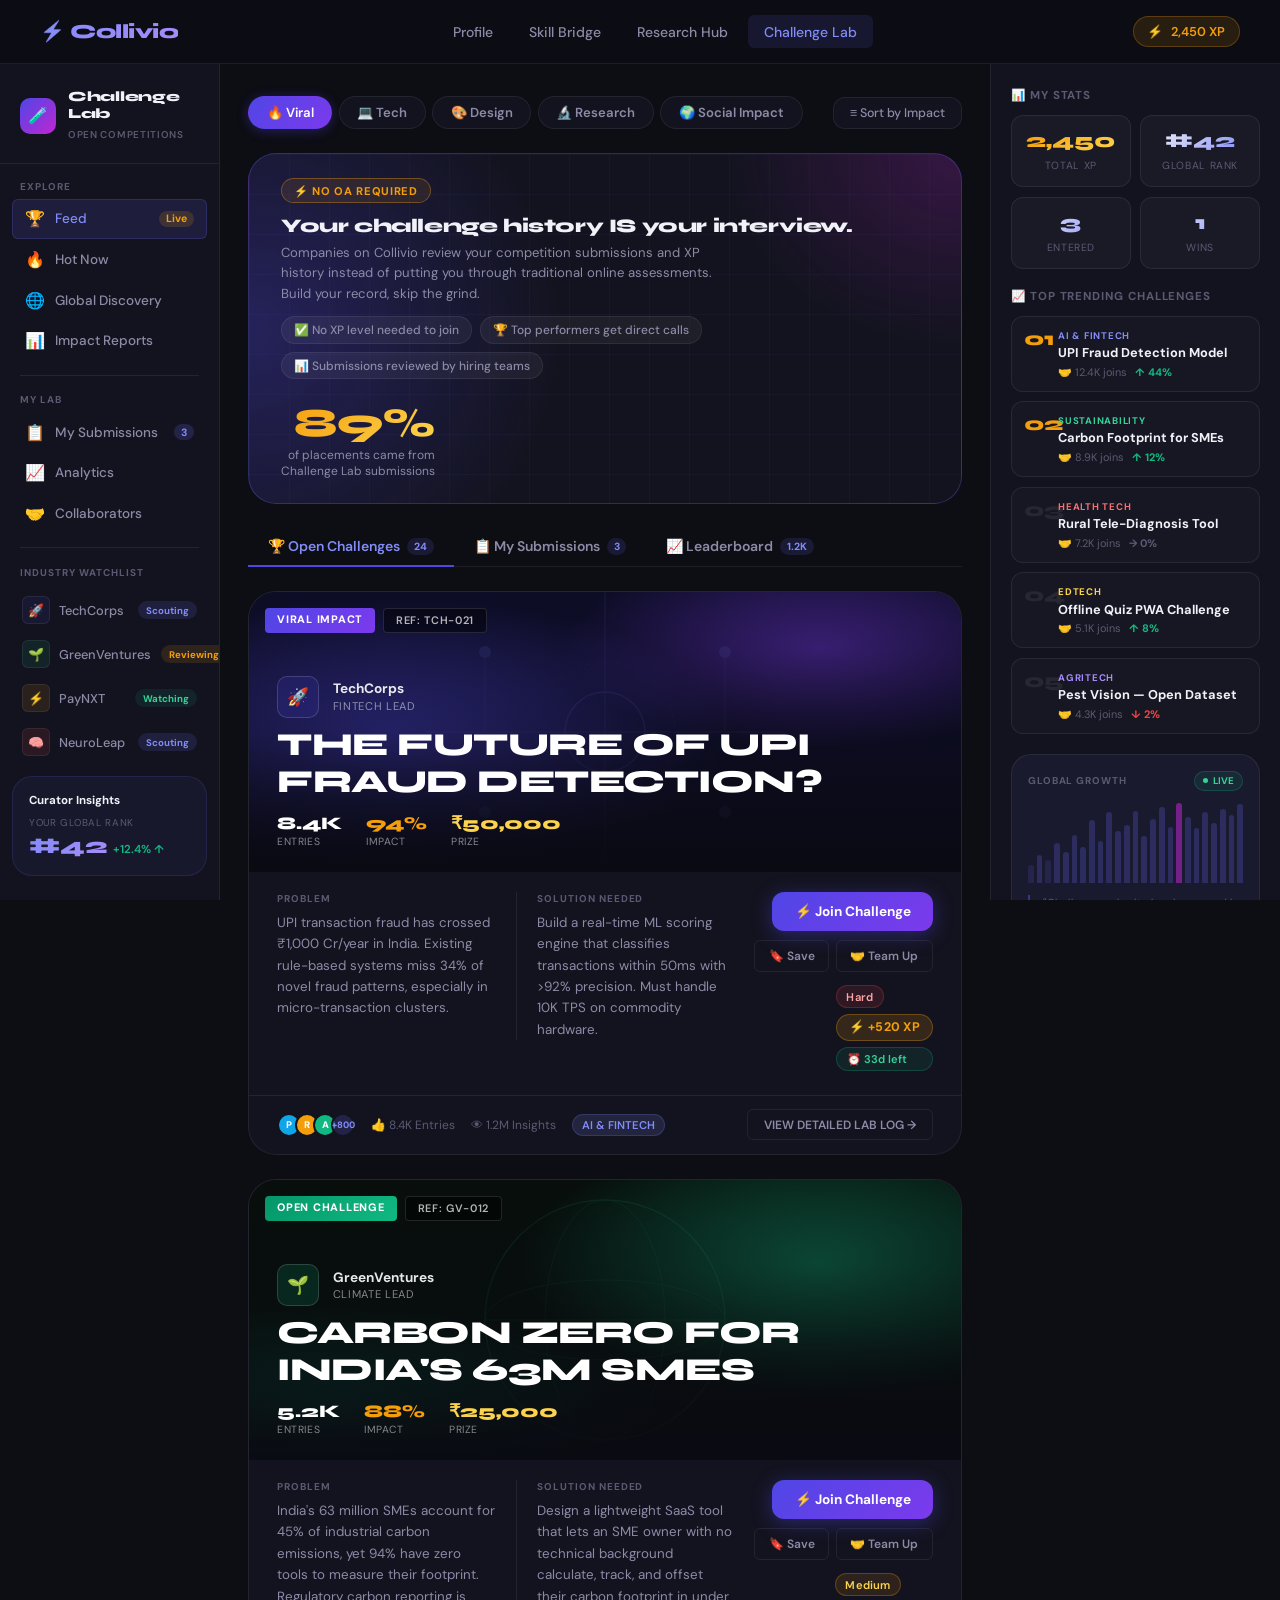
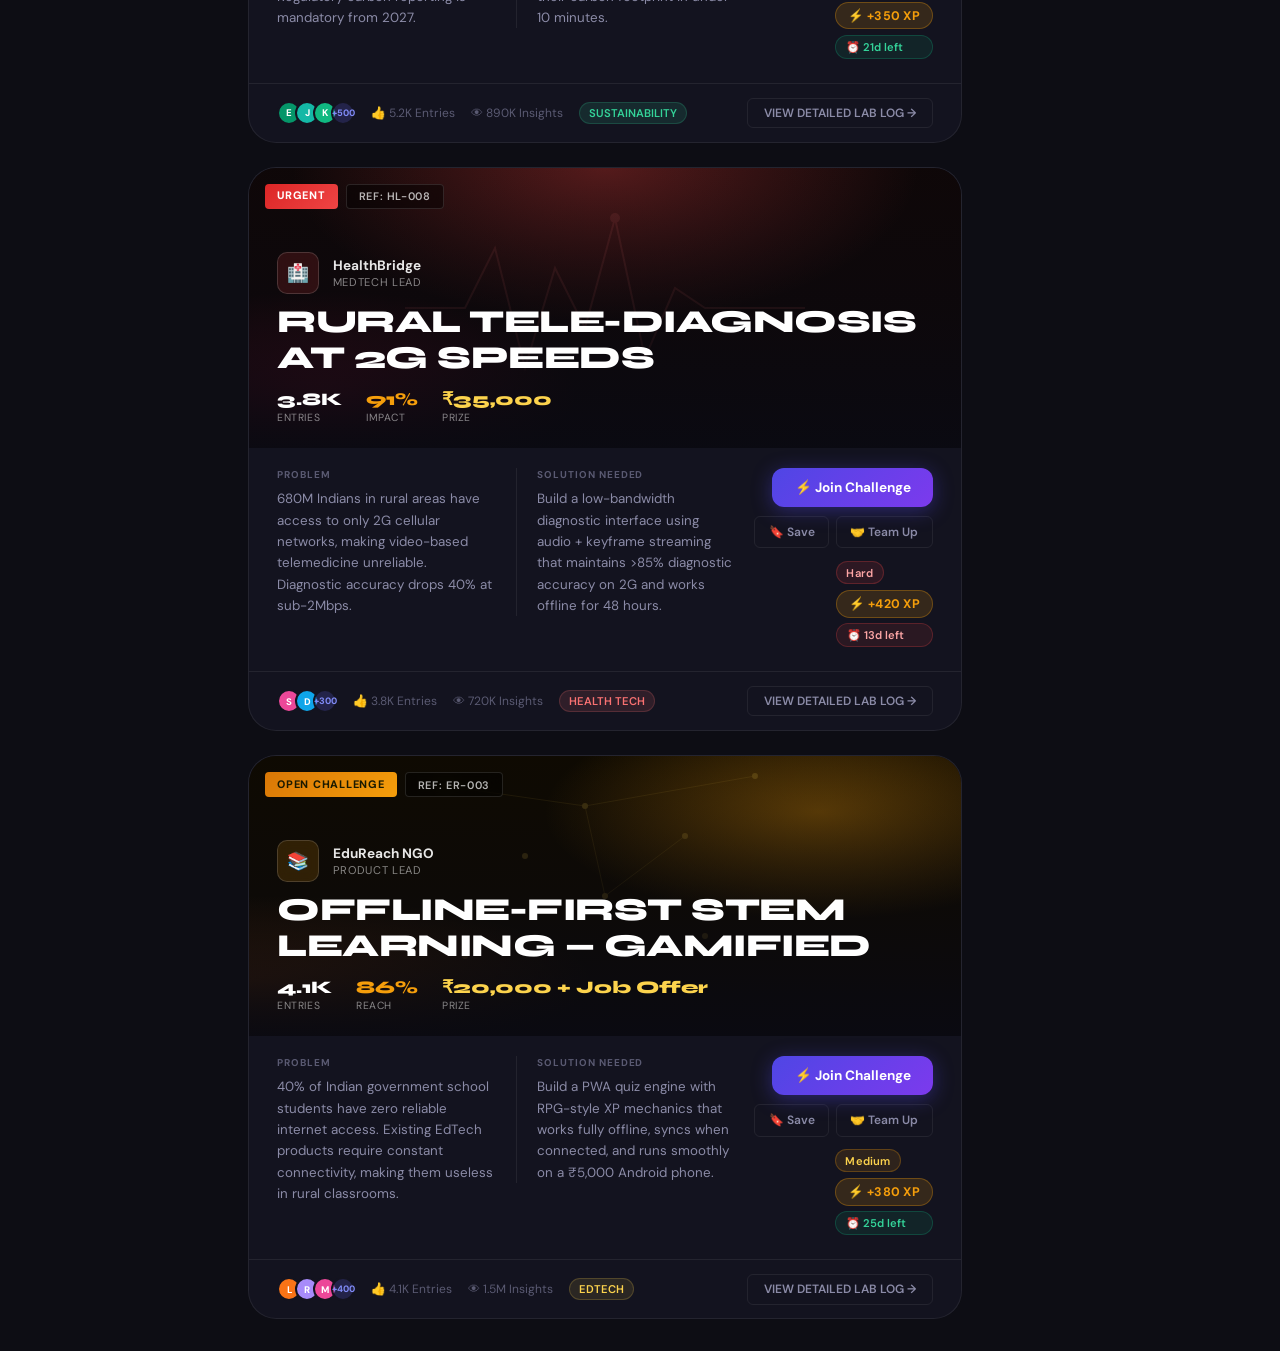
==== commit 1de0f3e9: "Update challenge-lab.html" ====
--- a/challenge-lab.html
+++ b/challenge-lab.html
@@ -3,7 +3,7 @@
 <head>
   <meta charset="UTF-8" />
   <meta name="viewport" content="width=device-width, initial-scale=1.0" />
-  <title>SkillForge — Challenge Lab</title>
+  <title>Collivio — Challenge Lab</title>
   <link rel="stylesheet" href="styles.css" />
   <style>
 
@@ -709,7 +709,7 @@
 
 <!-- ── Navbar ─────────────────────────────────────────────── -->
 <nav class="navbar">
-  <span class="navbar__logo">⚡ SkillForge</span>
+  <span class="navbar__logo">⚡ Collivio</span>
   <ul class="navbar__links">
     <li><a href="profile.html">Profile</a></li>
     <li><a href="skill-bridge.html">Skill Bridge</a></li>
@@ -803,7 +803,7 @@
       <div class="oa-banner__left">
         <div class="oa-banner__eyebrow">⚡ No OA Required</div>
         <h2 class="oa-banner__title">Your challenge history IS your interview.</h2>
-        <p class="oa-banner__sub">Companies on SkillForge review your competition submissions and XP history instead of putting you through traditional online assessments. Build your record, skip the grind.</p>
+        <p class="oa-banner__sub">Companies on Collivio review your competition submissions and XP history instead of putting you through traditional online assessments. Build your record, skip the grind.</p>
         <div class="oa-banner__pills">
           <span class="oa-pill">✅ No XP level needed to join</span>
           <span class="oa-pill">🏆 Top performers get direct calls</span>
